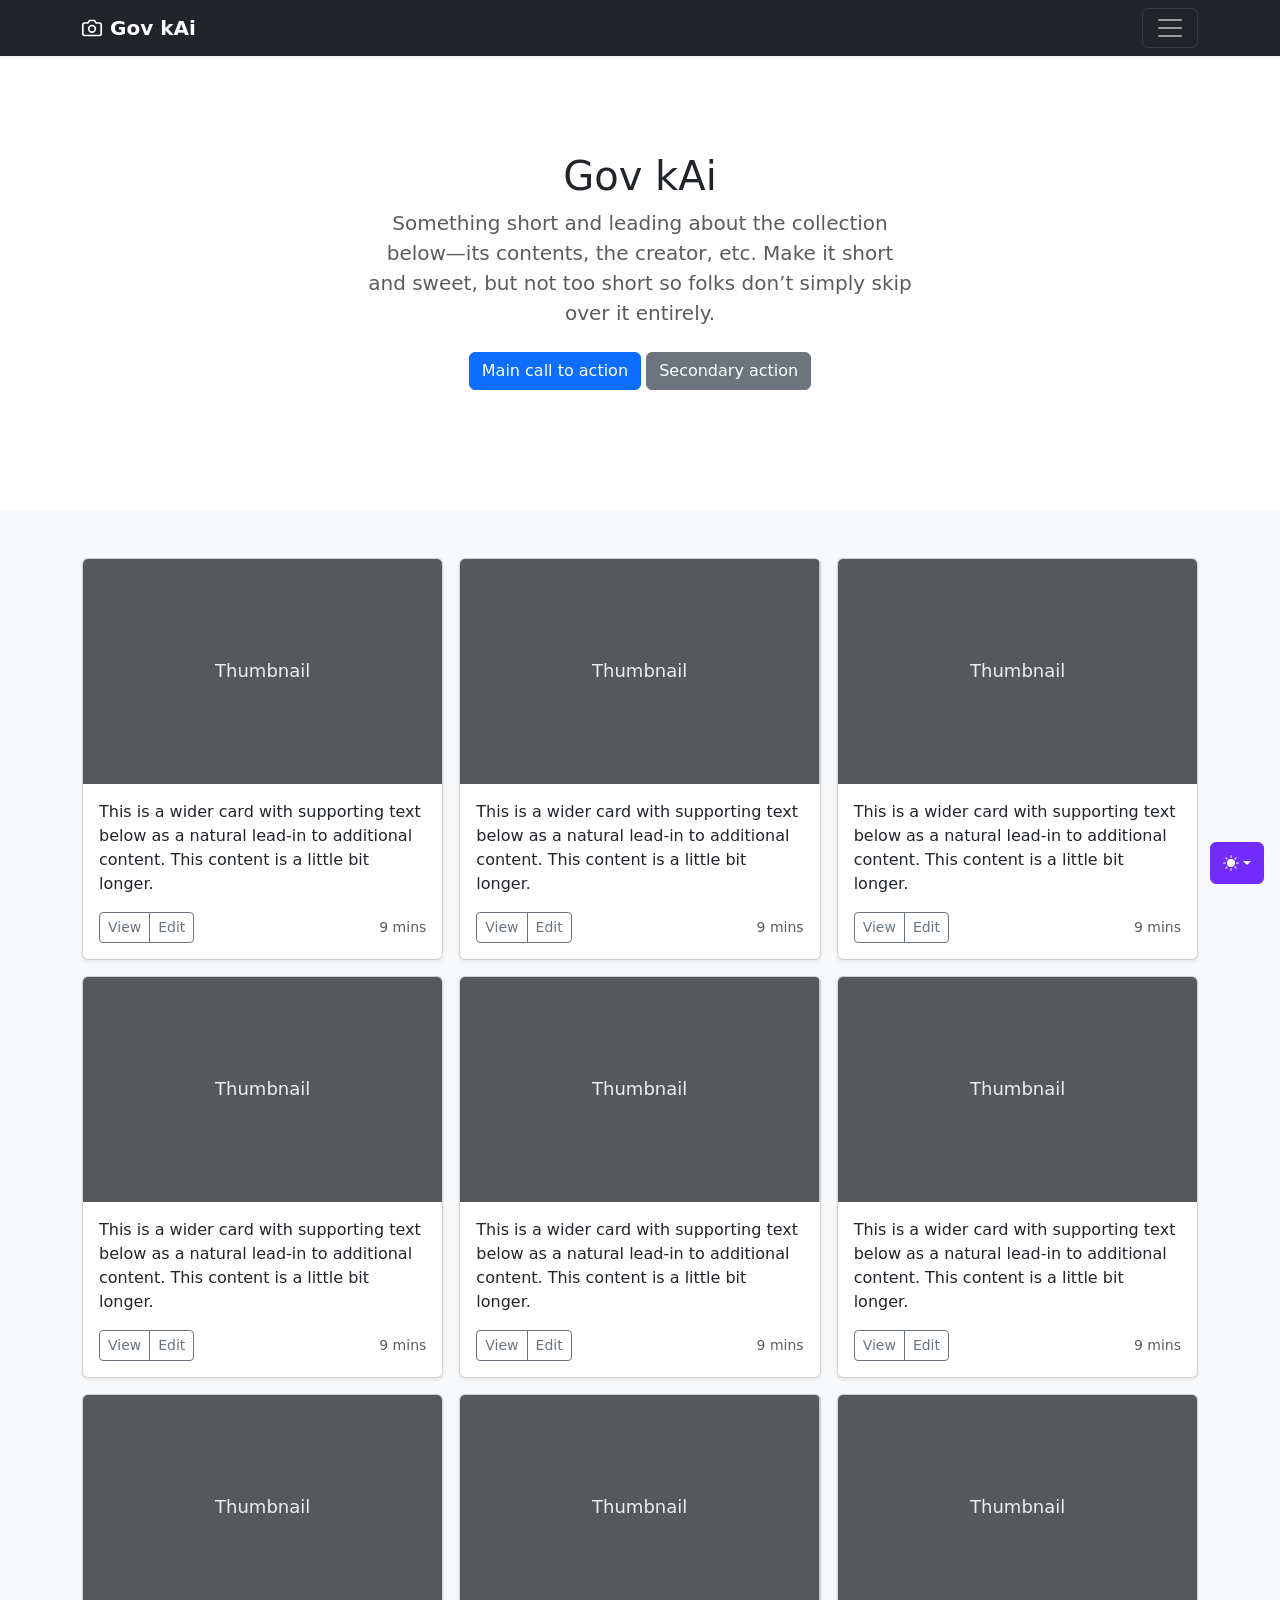
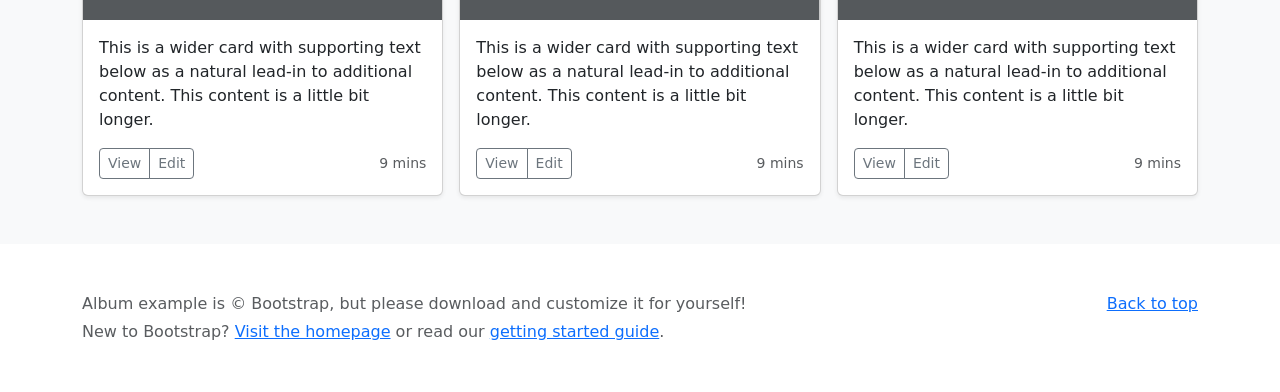
==== index.html @ 9f481132 "inicio" ====
<!doctype html>
<html lang="en" data-bs-theme="auto">
  <head>
    <meta charset="utf-8" />
    <meta name="viewport" content="width=device-width, initial-scale=1" />
    <meta name="description" content="" />
    <meta
      name="author"
      content="Mark Otto, Jacob Thornton, and Bootstrap contributors"
    />
    <meta name="generator" content="Astro v5.13.2" />
    <title>Album example · Bootstrap v5.3</title>
    <link
      rel="canonical"
      href="https://getbootstrap.com/docs/5.3/examples/album/"
    />
    <script src="assets/js/color-modes.js"></script>
    <link href="assets/dist/css/bootstrap.min.css" rel="stylesheet" />
    <meta name="theme-color" content="#712cf9" />
    <style>
      .bd-placeholder-img {
        font-size: 1.125rem;
        text-anchor: middle;
        -webkit-user-select: none;
        -moz-user-select: none;
        user-select: none;
      }
      @media (min-width: 768px) {
        .bd-placeholder-img-lg {
          font-size: 3.5rem;
        }
      }
      .b-example-divider {
        width: 100%;
        height: 3rem;
        background-color: #0000001a;
        border: solid rgba(0, 0, 0, 0.15);
        border-width: 1px 0;
        box-shadow:
          inset 0 0.5em 1.5em #0000001a,
          inset 0 0.125em 0.5em #00000026;
      }
      .b-example-vr {
        flex-shrink: 0;
        width: 1.5rem;
        height: 100vh;
      }
      .bi {
        vertical-align: -0.125em;
        fill: currentColor;
      }
      .nav-scroller {
        position: relative;
        z-index: 2;
        height: 2.75rem;
        overflow-y: hidden;
      }
      .nav-scroller .nav {
        display: flex;
        flex-wrap: nowrap;
        padding-bottom: 1rem;
        margin-top: -1px;
        overflow-x: auto;
        text-align: center;
        white-space: nowrap;
        -webkit-overflow-scrolling: touch;
      }
      .btn-bd-primary {
        --bd-violet-bg: #712cf9;
        --bd-violet-rgb: 112.520718, 44.062154, 249.437846;
        --bs-btn-font-weight: 600;
        --bs-btn-color: var(--bs-white);
        --bs-btn-bg: var(--bd-violet-bg);
        --bs-btn-border-color: var(--bd-violet-bg);
        --bs-btn-hover-color: var(--bs-white);
        --bs-btn-hover-bg: #6528e0;
        --bs-btn-hover-border-color: #6528e0;
        --bs-btn-focus-shadow-rgb: var(--bd-violet-rgb);
        --bs-btn-active-color: var(--bs-btn-hover-color);
        --bs-btn-active-bg: #5a23c8;
        --bs-btn-active-border-color: #5a23c8;
      }
      .bd-mode-toggle {
        z-index: 1500;
      }
      .bd-mode-toggle .bi {
        width: 1em;
        height: 1em;
      }
      .bd-mode-toggle .dropdown-menu .active .bi {
        display: block !important;
      }
    </style>
  </head>
  <body>
    <svg xmlns="http://www.w3.org/2000/svg" class="d-none">
      <symbol id="check2" viewBox="0 0 16 16">
        <path
          d="M13.854 3.646a.5.5 0 0 1 0 .708l-7 7a.5.5 0 0 1-.708 0l-3.5-3.5a.5.5 0 1 1 .708-.708L6.5 10.293l6.646-6.647a.5.5 0 0 1 .708 0z"
        ></path>
      </symbol>
      <symbol id="circle-half" viewBox="0 0 16 16">
        <path
          d="M8 15A7 7 0 1 0 8 1v14zm0 1A8 8 0 1 1 8 0a8 8 0 0 1 0 16z"
        ></path>
      </symbol>
      <symbol id="moon-stars-fill" viewBox="0 0 16 16">
        <path
          d="M6 .278a.768.768 0 0 1 .08.858 7.208 7.208 0 0 0-.878 3.46c0 4.021 3.278 7.277 7.318 7.277.527 0 1.04-.055 1.533-.16a.787.787 0 0 1 .81.316.733.733 0 0 1-.031.893A8.349 8.349 0 0 1 8.344 16C3.734 16 0 12.286 0 7.71 0 4.266 2.114 1.312 5.124.06A.752.752 0 0 1 6 .278z"
        ></path>
        <path
          d="M10.794 3.148a.217.217 0 0 1 .412 0l.387 1.162c.173.518.579.924 1.097 1.097l1.162.387a.217.217 0 0 1 0 .412l-1.162.387a1.734 1.734 0 0 0-1.097 1.097l-.387 1.162a.217.217 0 0 1-.412 0l-.387-1.162A1.734 1.734 0 0 0 9.31 6.593l-1.162-.387a.217.217 0 0 1 0-.412l1.162-.387a1.734 1.734 0 0 0 1.097-1.097l.387-1.162zM13.863.099a.145.145 0 0 1 .274 0l.258.774c.115.346.386.617.732.732l.774.258a.145.145 0 0 1 0 .274l-.774.258a1.156 1.156 0 0 0-.732.732l-.258.774a.145.145 0 0 1-.274 0l-.258-.774a1.156 1.156 0 0 0-.732-.732l-.774-.258a.145.145 0 0 1 0-.274l.774-.258c.346-.115.617-.386.732-.732L13.863.1z"
        ></path>
      </symbol>
      <symbol id="sun-fill" viewBox="0 0 16 16">
        <path
          d="M8 12a4 4 0 1 0 0-8 4 4 0 0 0 0 8zM8 0a.5.5 0 0 1 .5.5v2a.5.5 0 0 1-1 0v-2A.5.5 0 0 1 8 0zm0 13a.5.5 0 0 1 .5.5v2a.5.5 0 0 1-1 0v-2A.5.5 0 0 1 8 13zm8-5a.5.5 0 0 1-.5.5h-2a.5.5 0 0 1 0-1h2a.5.5 0 0 1 .5.5zM3 8a.5.5 0 0 1-.5.5h-2a.5.5 0 0 1 0-1h2A.5.5 0 0 1 3 8zm10.657-5.657a.5.5 0 0 1 0 .707l-1.414 1.415a.5.5 0 1 1-.707-.708l1.414-1.414a.5.5 0 0 1 .707 0zm-9.193 9.193a.5.5 0 0 1 0 .707L3.05 13.657a.5.5 0 0 1-.707-.707l1.414-1.414a.5.5 0 0 1 .707 0zm9.193 2.121a.5.5 0 0 1-.707 0l-1.414-1.414a.5.5 0 0 1 .707-.707l1.414 1.414a.5.5 0 0 1 0 .707zM4.464 4.465a.5.5 0 0 1-.707 0L2.343 3.05a.5.5 0 1 1 .707-.707l1.414 1.414a.5.5 0 0 1 0 .708z"
        ></path>
      </symbol>
    </svg>
    <div
      class="dropdown position-fixed bottom-0 end-0 mb-3 me-3 bd-mode-toggle"
    >
      <button
        class="btn btn-bd-primary py-2 dropdown-toggle d-flex align-items-center"
        id="bd-theme"
        type="button"
        aria-expanded="false"
        data-bs-toggle="dropdown"
        aria-label="Toggle theme (auto)"
      >
        <svg class="bi my-1 theme-icon-active" aria-hidden="true">
          <use href="#circle-half"></use>
        </svg>
        <span class="visually-hidden" id="bd-theme-text">Toggle theme</span>
      </button>
      <ul
        class="dropdown-menu dropdown-menu-end shadow"
        aria-labelledby="bd-theme-text"
      >
        <li>
          <button
            type="button"
            class="dropdown-item d-flex align-items-center"
            data-bs-theme-value="light"
            aria-pressed="false"
          >
            <svg class="bi me-2 opacity-50" aria-hidden="true">
              <use href="#sun-fill"></use>
            </svg>
            Light
            <svg class="bi ms-auto d-none" aria-hidden="true">
              <use href="#check2"></use>
            </svg>
          </button>
        </li>
        <li>
          <button
            type="button"
            class="dropdown-item d-flex align-items-center"
            data-bs-theme-value="dark"
            aria-pressed="false"
          >
            <svg class="bi me-2 opacity-50" aria-hidden="true">
              <use href="#moon-stars-fill"></use>
            </svg>
            Dark
            <svg class="bi ms-auto d-none" aria-hidden="true">
              <use href="#check2"></use>
            </svg>
          </button>
        </li>
        <li>
          <button
            type="button"
            class="dropdown-item d-flex align-items-center active"
            data-bs-theme-value="auto"
            aria-pressed="true"
          >
            <svg class="bi me-2 opacity-50" aria-hidden="true">
              <use href="#circle-half"></use>
            </svg>
            Auto
            <svg class="bi ms-auto d-none" aria-hidden="true">
              <use href="#check2"></use>
            </svg>
          </button>
        </li>
      </ul>
    </div>
    <header data-bs-theme="dark">
      <div class="collapse text-bg-dark" id="navbarHeader">
        <div class="container">
          <div class="row">
            <div class="col-sm-8 col-md-7 py-4">
              <h4>About</h4>
              <p class="text-body-secondary">
                Add some information about the album below, the author, or any
                other background context. Make it a few sentences long so folks
                can pick up some informative tidbits. Then, link them off to
                some social networking sites or contact information.
              </p>
            </div>
            <div class="col-sm-4 offset-md-1 py-4">
              <h4>Contact</h4>
              <ul class="list-unstyled">
                <li><a href="#" class="text-white">Follow on X</a></li>
                <li><a href="#" class="text-white">Like on Facebook</a></li>
                <li><a href="#" class="text-white">Email me</a></li>
              </ul>
            </div>
          </div>
        </div>
      </div>
      <div class="navbar navbar-dark bg-dark shadow-sm">
        <div class="container">
          <a href="#" class="navbar-brand d-flex align-items-center">
            <svg
              xmlns="http://www.w3.org/2000/svg"
              width="20"
              height="20"
              fill="none"
              stroke="currentColor"
              stroke-linecap="round"
              stroke-linejoin="round"
              stroke-width="2"
              aria-hidden="true"
              class="me-2"
              viewBox="0 0 24 24"
            >
              <path
                d="M23 19a2 2 0 0 1-2 2H3a2 2 0 0 1-2-2V8a2 2 0 0 1 2-2h4l2-3h6l2 3h4a2 2 0 0 1 2 2z"
              ></path>
              <circle cx="12" cy="13" r="4"></circle>
            </svg>
            <strong>Gov kAi</strong>
          </a>
          <button
            class="navbar-toggler"
            type="button"
            data-bs-toggle="collapse"
            data-bs-target="#navbarHeader"
            aria-controls="navbarHeader"
            aria-expanded="false"
            aria-label="Toggle navigation"
          >
            <span class="navbar-toggler-icon"></span>
          </button>
        </div>
      </div>
    </header>
    <main>
      <section class="py-5 text-center container">
        <div class="row py-lg-5">
          <div class="col-lg-6 col-md-8 mx-auto">
            <h1 class="fw-light">Gov kAi</h1>
            <p class="lead text-body-secondary">
              Something short and leading about the collection below—its
              contents, the creator, etc. Make it short and sweet, but not too
              short so folks don’t simply skip over it entirely.
            </p>
            <p>
              <a href="#" class="btn btn-primary my-2">Main call to action</a>
              <a href="#" class="btn btn-secondary my-2">Secondary action</a>
            </p>
          </div>
        </div>
      </section>
      <div class="album py-5 bg-body-tertiary">
        <div class="container">
          <div class="row row-cols-1 row-cols-sm-2 row-cols-md-3 g-3">
            <div class="col">
              <div class="card shadow-sm">
                <svg
                  aria-label="Placeholder: Thumbnail"
                  class="bd-placeholder-img card-img-top"
                  height="225"
                  preserveAspectRatio="xMidYMid slice"
                  role="img"
                  width="100%"
                  xmlns="http://www.w3.org/2000/svg"
                >
                  <title>Placeholder</title>
                  <rect width="100%" height="100%" fill="#55595c"></rect>
                  <text x="50%" y="50%" fill="#eceeef" dy=".3em">
                    Thumbnail
                  </text>
                </svg>
                <div class="card-body">
                  <p class="card-text">
                    This is a wider card with supporting text below as a natural
                    lead-in to additional content. This content is a little bit
                    longer.
                  </p>
                  <div
                    class="d-flex justify-content-between align-items-center"
                  >
                    <div class="btn-group">
                      <button
                        type="button"
                        class="btn btn-sm btn-outline-secondary"
                      >
                        View
                      </button>
                      <button
                        type="button"
                        class="btn btn-sm btn-outline-secondary"
                      >
                        Edit
                      </button>
                    </div>
                    <small class="text-body-secondary">9 mins</small>
                  </div>
                </div>
              </div>
            </div>
            <div class="col">
              <div class="card shadow-sm">
                <svg
                  aria-label="Placeholder: Thumbnail"
                  class="bd-placeholder-img card-img-top"
                  height="225"
                  preserveAspectRatio="xMidYMid slice"
                  role="img"
                  width="100%"
                  xmlns="http://www.w3.org/2000/svg"
                >
                  <title>Placeholder</title>
                  <rect width="100%" height="100%" fill="#55595c"></rect>
                  <text x="50%" y="50%" fill="#eceeef" dy=".3em">
                    Thumbnail
                  </text>
                </svg>
                <div class="card-body">
                  <p class="card-text">
                    This is a wider card with supporting text below as a natural
                    lead-in to additional content. This content is a little bit
                    longer.
                  </p>
                  <div
                    class="d-flex justify-content-between align-items-center"
                  >
                    <div class="btn-group">
                      <button
                        type="button"
                        class="btn btn-sm btn-outline-secondary"
                      >
                        View
                      </button>
                      <button
                        type="button"
                        class="btn btn-sm btn-outline-secondary"
                      >
                        Edit
                      </button>
                    </div>
                    <small class="text-body-secondary">9 mins</small>
                  </div>
                </div>
              </div>
            </div>
            <div class="col">
              <div class="card shadow-sm">
                <svg
                  aria-label="Placeholder: Thumbnail"
                  class="bd-placeholder-img card-img-top"
                  height="225"
                  preserveAspectRatio="xMidYMid slice"
                  role="img"
                  width="100%"
                  xmlns="http://www.w3.org/2000/svg"
                >
                  <title>Placeholder</title>
                  <rect width="100%" height="100%" fill="#55595c"></rect>
                  <text x="50%" y="50%" fill="#eceeef" dy=".3em">
                    Thumbnail
                  </text>
                </svg>
                <div class="card-body">
                  <p class="card-text">
                    This is a wider card with supporting text below as a natural
                    lead-in to additional content. This content is a little bit
                    longer.
                  </p>
                  <div
                    class="d-flex justify-content-between align-items-center"
                  >
                    <div class="btn-group">
                      <button
                        type="button"
                        class="btn btn-sm btn-outline-secondary"
                      >
                        View
                      </button>
                      <button
                        type="button"
                        class="btn btn-sm btn-outline-secondary"
                      >
                        Edit
                      </button>
                    </div>
                    <small class="text-body-secondary">9 mins</small>
                  </div>
                </div>
              </div>
            </div>
            <div class="col">
              <div class="card shadow-sm">
                <svg
                  aria-label="Placeholder: Thumbnail"
                  class="bd-placeholder-img card-img-top"
                  height="225"
                  preserveAspectRatio="xMidYMid slice"
                  role="img"
                  width="100%"
                  xmlns="http://www.w3.org/2000/svg"
                >
                  <title>Placeholder</title>
                  <rect width="100%" height="100%" fill="#55595c"></rect>
                  <text x="50%" y="50%" fill="#eceeef" dy=".3em">
                    Thumbnail
                  </text>
                </svg>
                <div class="card-body">
                  <p class="card-text">
                    This is a wider card with supporting text below as a natural
                    lead-in to additional content. This content is a little bit
                    longer.
                  </p>
                  <div
                    class="d-flex justify-content-between align-items-center"
                  >
                    <div class="btn-group">
                      <button
                        type="button"
                        class="btn btn-sm btn-outline-secondary"
                      >
                        View
                      </button>
                      <button
                        type="button"
                        class="btn btn-sm btn-outline-secondary"
                      >
                        Edit
                      </button>
                    </div>
                    <small class="text-body-secondary">9 mins</small>
                  </div>
                </div>
              </div>
            </div>
            <div class="col">
              <div class="card shadow-sm">
                <svg
                  aria-label="Placeholder: Thumbnail"
                  class="bd-placeholder-img card-img-top"
                  height="225"
                  preserveAspectRatio="xMidYMid slice"
                  role="img"
                  width="100%"
                  xmlns="http://www.w3.org/2000/svg"
                >
                  <title>Placeholder</title>
                  <rect width="100%" height="100%" fill="#55595c"></rect>
                  <text x="50%" y="50%" fill="#eceeef" dy=".3em">
                    Thumbnail
                  </text>
                </svg>
                <div class="card-body">
                  <p class="card-text">
                    This is a wider card with supporting text below as a natural
                    lead-in to additional content. This content is a little bit
                    longer.
                  </p>
                  <div
                    class="d-flex justify-content-between align-items-center"
                  >
                    <div class="btn-group">
                      <button
                        type="button"
                        class="btn btn-sm btn-outline-secondary"
                      >
                        View
                      </button>
                      <button
                        type="button"
                        class="btn btn-sm btn-outline-secondary"
                      >
                        Edit
                      </button>
                    </div>
                    <small class="text-body-secondary">9 mins</small>
                  </div>
                </div>
              </div>
            </div>
            <div class="col">
              <div class="card shadow-sm">
                <svg
                  aria-label="Placeholder: Thumbnail"
                  class="bd-placeholder-img card-img-top"
                  height="225"
                  preserveAspectRatio="xMidYMid slice"
                  role="img"
                  width="100%"
                  xmlns="http://www.w3.org/2000/svg"
                >
                  <title>Placeholder</title>
                  <rect width="100%" height="100%" fill="#55595c"></rect>
                  <text x="50%" y="50%" fill="#eceeef" dy=".3em">
                    Thumbnail
                  </text>
                </svg>
                <div class="card-body">
                  <p class="card-text">
                    This is a wider card with supporting text below as a natural
                    lead-in to additional content. This content is a little bit
                    longer.
                  </p>
                  <div
                    class="d-flex justify-content-between align-items-center"
                  >
                    <div class="btn-group">
                      <button
                        type="button"
                        class="btn btn-sm btn-outline-secondary"
                      >
                        View
                      </button>
                      <button
                        type="button"
                        class="btn btn-sm btn-outline-secondary"
                      >
                        Edit
                      </button>
                    </div>
                    <small class="text-body-secondary">9 mins</small>
                  </div>
                </div>
              </div>
            </div>
            <div class="col">
              <div class="card shadow-sm">
                <svg
                  aria-label="Placeholder: Thumbnail"
                  class="bd-placeholder-img card-img-top"
                  height="225"
                  preserveAspectRatio="xMidYMid slice"
                  role="img"
                  width="100%"
                  xmlns="http://www.w3.org/2000/svg"
                >
                  <title>Placeholder</title>
                  <rect width="100%" height="100%" fill="#55595c"></rect>
                  <text x="50%" y="50%" fill="#eceeef" dy=".3em">
                    Thumbnail
                  </text>
                </svg>
                <div class="card-body">
                  <p class="card-text">
                    This is a wider card with supporting text below as a natural
                    lead-in to additional content. This content is a little bit
                    longer.
                  </p>
                  <div
                    class="d-flex justify-content-between align-items-center"
                  >
                    <div class="btn-group">
                      <button
                        type="button"
                        class="btn btn-sm btn-outline-secondary"
                      >
                        View
                      </button>
                      <button
                        type="button"
                        class="btn btn-sm btn-outline-secondary"
                      >
                        Edit
                      </button>
                    </div>
                    <small class="text-body-secondary">9 mins</small>
                  </div>
                </div>
              </div>
            </div>
            <div class="col">
              <div class="card shadow-sm">
                <svg
                  aria-label="Placeholder: Thumbnail"
                  class="bd-placeholder-img card-img-top"
                  height="225"
                  preserveAspectRatio="xMidYMid slice"
                  role="img"
                  width="100%"
                  xmlns="http://www.w3.org/2000/svg"
                >
                  <title>Placeholder</title>
                  <rect width="100%" height="100%" fill="#55595c"></rect>
                  <text x="50%" y="50%" fill="#eceeef" dy=".3em">
                    Thumbnail
                  </text>
                </svg>
                <div class="card-body">
                  <p class="card-text">
                    This is a wider card with supporting text below as a natural
                    lead-in to additional content. This content is a little bit
                    longer.
                  </p>
                  <div
                    class="d-flex justify-content-between align-items-center"
                  >
                    <div class="btn-group">
                      <button
                        type="button"
                        class="btn btn-sm btn-outline-secondary"
                      >
                        View
                      </button>
                      <button
                        type="button"
                        class="btn btn-sm btn-outline-secondary"
                      >
                        Edit
                      </button>
                    </div>
                    <small class="text-body-secondary">9 mins</small>
                  </div>
                </div>
              </div>
            </div>
            <div class="col">
              <div class="card shadow-sm">
                <svg
                  aria-label="Placeholder: Thumbnail"
                  class="bd-placeholder-img card-img-top"
                  height="225"
                  preserveAspectRatio="xMidYMid slice"
                  role="img"
                  width="100%"
                  xmlns="http://www.w3.org/2000/svg"
                >
                  <title>Placeholder</title>
                  <rect width="100%" height="100%" fill="#55595c"></rect>
                  <text x="50%" y="50%" fill="#eceeef" dy=".3em">
                    Thumbnail
                  </text>
                </svg>
                <div class="card-body">
                  <p class="card-text">
                    This is a wider card with supporting text below as a natural
                    lead-in to additional content. This content is a little bit
                    longer.
                  </p>
                  <div
                    class="d-flex justify-content-between align-items-center"
                  >
                    <div class="btn-group">
                      <button
                        type="button"
                        class="btn btn-sm btn-outline-secondary"
                      >
                        View
                      </button>
                      <button
                        type="button"
                        class="btn btn-sm btn-outline-secondary"
                      >
                        Edit
                      </button>
                    </div>
                    <small class="text-body-secondary">9 mins</small>
                  </div>
                </div>
              </div>
            </div>
          </div>
        </div>
      </div>
    </main>
    <footer class="text-body-secondary py-5">
      <div class="container">
        <p class="float-end mb-1"><a href="#">Back to top</a></p>
        <p class="mb-1">
          Album example is &copy; Bootstrap, but please download and customize
          it for yourself!
        </p>
        <p class="mb-0">
          New to Bootstrap? <a href="/">Visit the homepage</a> or read our
          <a href="../getting-started/introduction">getting started guide</a>.
        </p>
      </div>
    </footer>
    <script
      src="assets/dist/js/bootstrap.bundle.min.js"
      class="astro-vvvwv3sm"
    ></script>
  </body>
</html>
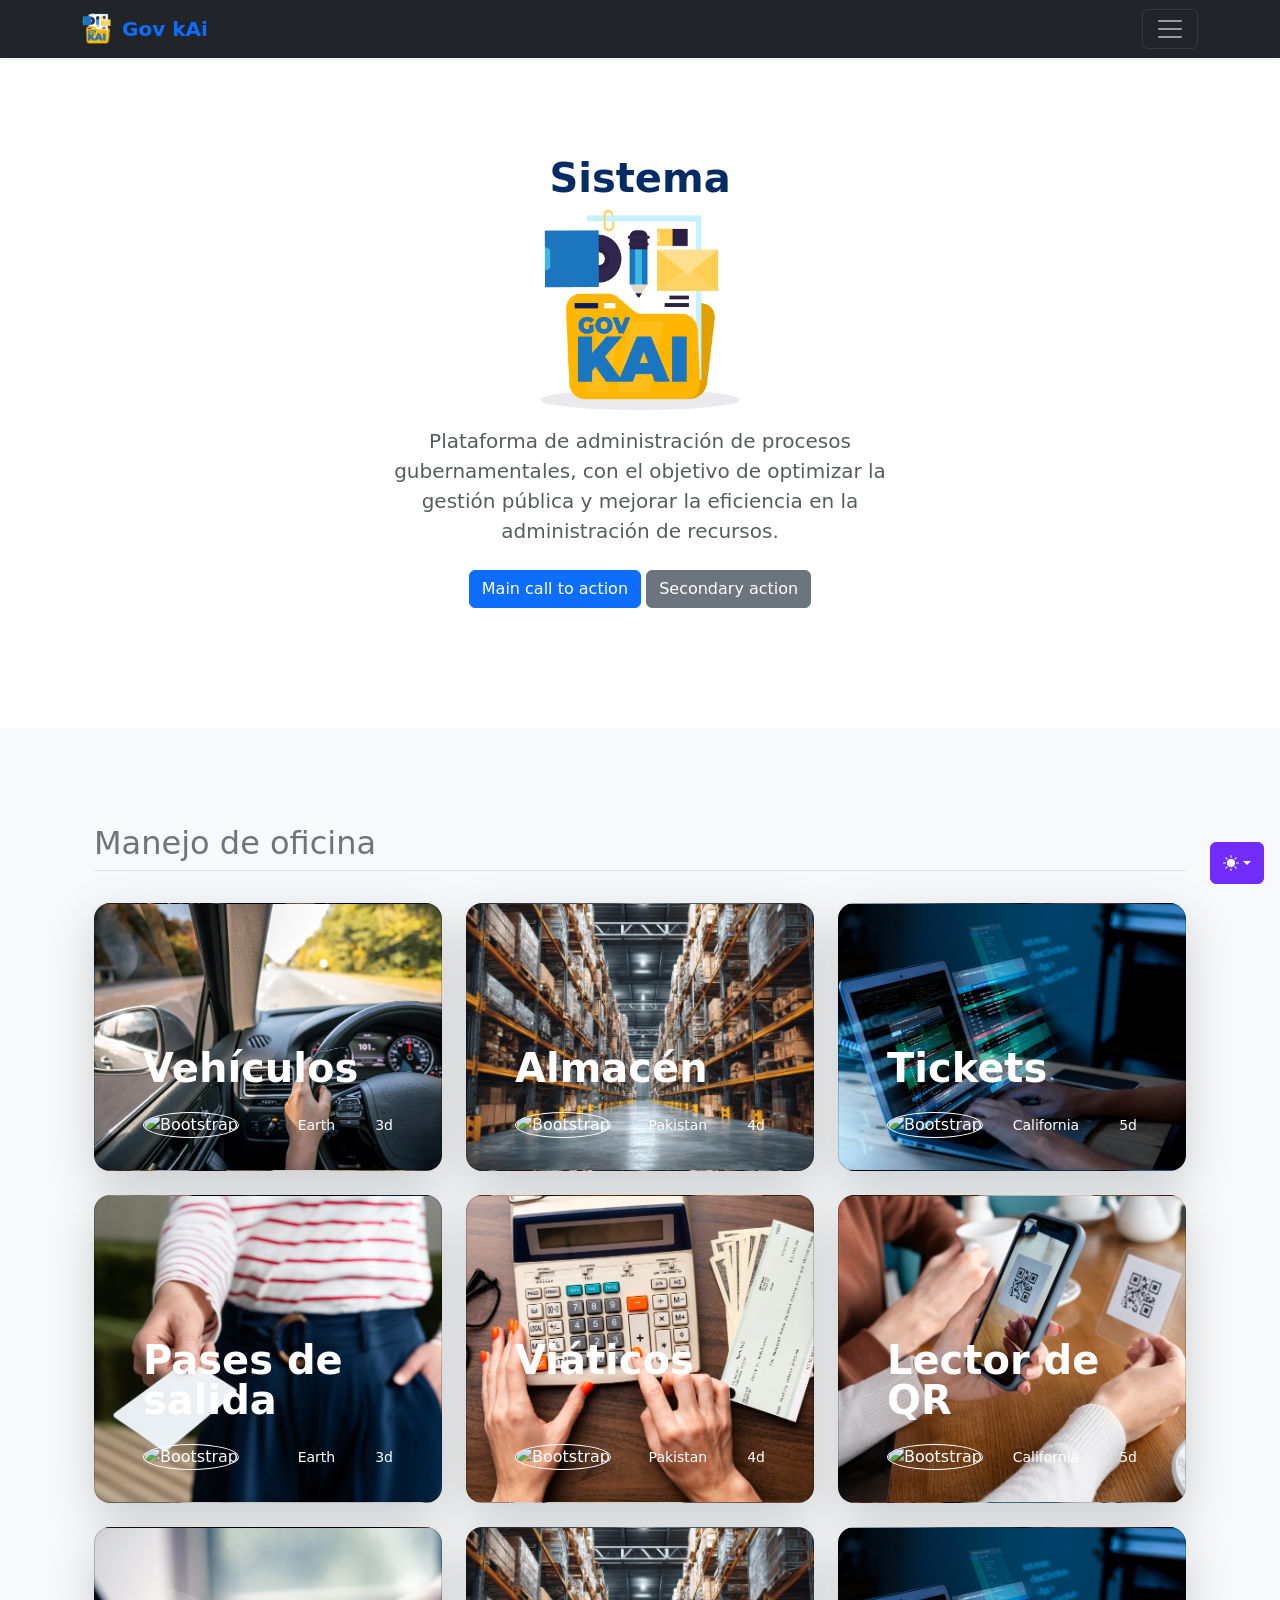
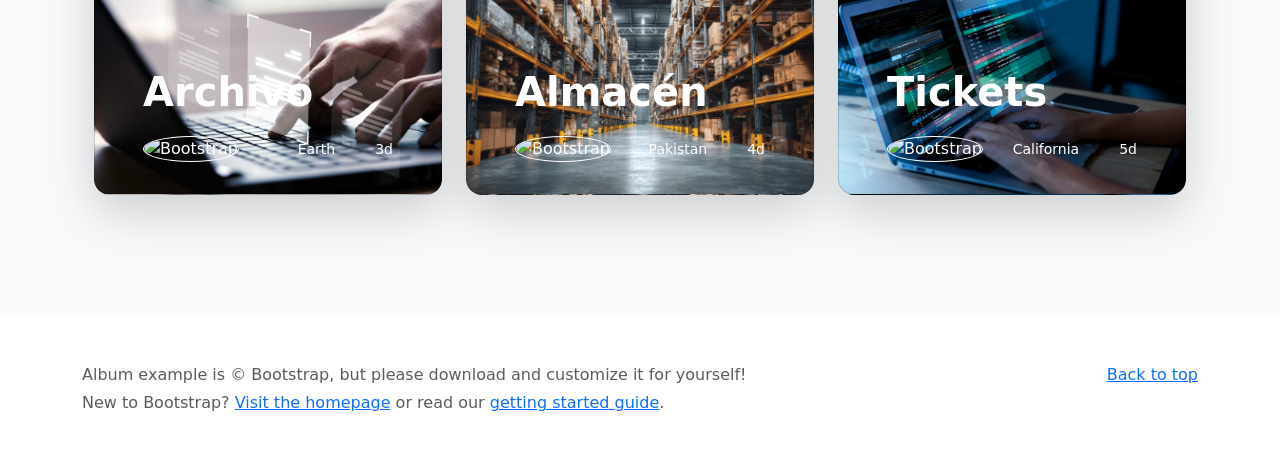
==== commit 1a4956d4: "cards de front" ====
--- a/index.html
+++ b/index.html
@@ -215,25 +215,8 @@
       <div class="navbar navbar-dark bg-dark shadow-sm">
         <div class="container">
           <a href="#" class="navbar-brand d-flex align-items-center">
-            <svg
-              xmlns="http://www.w3.org/2000/svg"
-              width="20"
-              height="20"
-              fill="none"
-              stroke="currentColor"
-              stroke-linecap="round"
-              stroke-linejoin="round"
-              stroke-width="2"
-              aria-hidden="true"
-              class="me-2"
-              viewBox="0 0 24 24"
-            >
-              <path
-                d="M23 19a2 2 0 0 1-2 2H3a2 2 0 0 1-2-2V8a2 2 0 0 1 2-2h4l2-3h6l2 3h4a2 2 0 0 1 2 2z"
-              ></path>
-              <circle cx="12" cy="13" r="4"></circle>
-            </svg>
-            <strong>Gov kAi</strong>
+            <img src="img/logo_gov.png" alt="Gov kAi" width="32" height="32" class="me-2">
+            <strong class="text-primary">Gov kAi</strong>
           </a>
           <button
             class="navbar-toggler"
@@ -250,14 +233,15 @@
       </div>
     </header>
     <main>
-      <section class="py-5 text-center container">
+      <section class="py-5 text-center container" style="background-image: url(); background-size: cover; background-position: center;">
         <div class="row py-lg-5">
           <div class="col-lg-6 col-md-8 mx-auto">
-            <h1 class="fw-light">Gov kAi</h1>
+            <h1 class="fw-bold text-primary-emphasis">Sistema</h1>
             <p class="lead text-body-secondary">
-              Something short and leading about the collection below—its
-              contents, the creator, etc. Make it short and sweet, but not too
-              short so folks don’t simply skip over it entirely.
+              <img src="img/logo_gov.png" alt="Gov kAi" width="200" height="200">
+            </p>
+            <p class="lead text-body-secondary">
+              Plataforma de administración de procesos gubernamentales, con el objetivo de optimizar la gestión pública y mejorar la eficiencia en la administración de recursos.
             </p>
             <p>
               <a href="#" class="btn btn-primary my-2">Main call to action</a>
@@ -267,8 +251,497 @@
         </div>
       </section>
       <div class="album py-5 bg-body-tertiary">
-        <div class="container">
+       
+       <!-- inicia cards -->
+        <div class="container px-4 py-5" id="custom-cards">
+        <h2 class="pb-2 border-bottom text-secondary">Manejo de oficina</h2>
+        <div class="row row-cols-1 row-cols-lg-3 align-items-stretch g-4 py-4">
+          <div class="col">
+            <div
+              class="card card-cover h-100 overflow-hidden text-bg-dark rounded-4 shadow-lg"
+              style="background-image: url(img/vehiculo.jpg); background-size: cover; background-position: center;"
+            >
+              <div
+                class="d-flex flex-column h-100 p-5 pb-3 text-white text-shadow-1"
+              >
+                <h3 class="pt-5 mt-5 mb-4 display-6 lh-1 fw-bold">
+                  Vehículos
+                </h3>
+                <ul class="d-flex list-unstyled mt-auto">
+                  <li class="me-auto">
+                    <img
+                      src="https://github.com/twbs.png"
+                      alt="Bootstrap"
+                      width="32"
+                      height="32"
+                      class="rounded-circle border border-white"
+                    />
+                  </li>
+                  <li class="d-flex align-items-center me-3">
+                    <svg
+                      class="bi me-2"
+                      width="1em"
+                      height="1em"
+                      role="img"
+                      aria-label="Location"
+                    >
+                      <use xlink:href="#geo-fill"></use>
+                    </svg>
+                    <small>Earth</small>
+                  </li>
+                  <li class="d-flex align-items-center">
+                    <svg
+                      class="bi me-2"
+                      width="1em"
+                      height="1em"
+                      role="img"
+                      aria-label="Duration"
+                    >
+                      <use xlink:href="#calendar3"></use>
+                    </svg>
+                    <small>3d</small>
+                  </li>
+                </ul>
+              </div>
+            </div>
+          </div>
+          <div class="col">
+            <div
+              class="card card-cover h-100 overflow-hidden text-bg-dark rounded-4 shadow-lg"
+              style="background-image: url(img/almacen.jpg); background-size: cover; background-position: center;"
+            >
+              <div
+                class="d-flex flex-column h-100 p-5 pb-3 text-white text-shadow-1"
+              >
+                <h3 class="pt-5 mt-5 mb-4 display-6 lh-1 fw-bold">
+                  Almacén
+                </h3>
+                <ul class="d-flex list-unstyled mt-auto">
+                  <li class="me-auto">
+                    <img
+                      src="https://github.com/twbs.png"
+                      alt="Bootstrap"
+                      width="32"
+                      height="32"
+                      class="rounded-circle border border-white"
+                    />
+                  </li>
+                  <li class="d-flex align-items-center me-3">
+                    <svg
+                      class="bi me-2"
+                      width="1em"
+                      height="1em"
+                      role="img"
+                      aria-label="Location"
+                    >
+                      <use xlink:href="#geo-fill"></use>
+                    </svg>
+                    <small>Pakistan</small>
+                  </li>
+                  <li class="d-flex align-items-center">
+                    <svg
+                      class="bi me-2"
+                      width="1em"
+                      height="1em"
+                      role="img"
+                      aria-label="Duration"
+                    >
+                      <use xlink:href="#calendar3"></use>
+                    </svg>
+                    <small>4d</small>
+                  </li>
+                </ul>
+              </div>
+            </div>
+          </div>
+          <div class="col">
+            <div
+              class="card card-cover h-100 overflow-hidden text-bg-dark rounded-4 shadow-lg"
+              style="background-image: url(img/tickets.jpg); background-size: cover; background-position: center;"
+            >
+              <div class="d-flex flex-column h-100 p-5 pb-3 text-shadow-1">
+                <h3 class="pt-5 mt-5 mb-4 display-6 lh-1 fw-bold">
+                  Tickets
+                </h3>
+                <ul class="d-flex list-unstyled mt-auto">
+                  <li class="me-auto">
+                    <img
+                      src="https://github.com/twbs.png"
+                      alt="Bootstrap"
+                      width="32"
+                      height="32"
+                      class="rounded-circle border border-white"
+                    />
+                  </li>
+                  <li class="d-flex align-items-center me-3">
+                    <svg
+                      class="bi me-2"
+                      width="1em"
+                      height="1em"
+                      role="img"
+                      aria-label="Location"
+                    >
+                      <use xlink:href="#geo-fill"></use>
+                    </svg>
+                    <small>California</small>
+                  </li>
+                  <li class="d-flex align-items-center">
+                    <svg
+                      class="bi me-2"
+                      width="1em"
+                      height="1em"
+                      role="img"
+                      aria-label="Duration"
+                    >
+                      <use xlink:href="#calendar3"></use>
+                    </svg>
+                    <small>5d</small>
+                  </li>
+                </ul>
+              </div>
+            </div>
+          </div>
+          <div class="col">
+            <div
+              class="card card-cover h-100 overflow-hidden text-bg-dark rounded-4 shadow-lg"
+              style="background-image: url(img/pase_salida.jpg); background-size: cover; background-position: center;"
+            >
+              <div
+                class="d-flex flex-column h-100 p-5 pb-3 text-white text-shadow-1"
+              >
+                <h3 class="pt-5 mt-5 mb-4 display-6 lh-1 fw-bold">
+                  Pases de salida
+                </h3>
+                <ul class="d-flex list-unstyled mt-auto">
+                  <li class="me-auto">
+                    <img
+                      src="https://github.com/twbs.png"
+                      alt="Bootstrap"
+                      width="32"
+                      height="32"
+                      class="rounded-circle border border-white"
+                    />
+                  </li>
+                  <li class="d-flex align-items-center me-3">
+                    <svg
+                      class="bi me-2"
+                      width="1em"
+                      height="1em"
+                      role="img"
+                      aria-label="Location"
+                    >
+                      <use xlink:href="#geo-fill"></use>
+                    </svg>
+                    <small>Earth</small>
+                  </li>
+                  <li class="d-flex align-items-center">
+                    <svg
+                      class="bi me-2"
+                      width="1em"
+                      height="1em"
+                      role="img"
+                      aria-label="Duration"
+                    >
+                      <use xlink:href="#calendar3"></use>
+                    </svg>
+                    <small>3d</small>
+                  </li>
+                </ul>
+              </div>
+            </div>
+          </div>
+          <div class="col">
+            <div
+              class="card card-cover h-100 overflow-hidden text-bg-dark rounded-4 shadow-lg"
+              style="background-image: url(img/viaticos.jpg); background-size: cover; background-position: center;"
+            >
+              <div
+                class="d-flex flex-column h-100 p-5 pb-3 text-white text-shadow-1"
+              >
+                <h3 class="pt-5 mt-5 mb-4 display-6 lh-1 fw-bold">
+                  Viáticos
+                </h3>
+                <ul class="d-flex list-unstyled mt-auto">
+                  <li class="me-auto">
+                    <img
+                      src="https://github.com/twbs.png"
+                      alt="Bootstrap"
+                      width="32"
+                      height="32"
+                      class="rounded-circle border border-white"
+                    />
+                  </li>
+                  <li class="d-flex align-items-center me-3">
+                    <svg
+                      class="bi me-2"
+                      width="1em"
+                      height="1em"
+                      role="img"
+                      aria-label="Location"
+                    >
+                      <use xlink:href="#geo-fill"></use>
+                    </svg>
+                    <small>Pakistan</small>
+                  </li>
+                  <li class="d-flex align-items-center">
+                    <svg
+                      class="bi me-2"
+                      width="1em"
+                      height="1em"
+                      role="img"
+                      aria-label="Duration"
+                    >
+                      <use xlink:href="#calendar3"></use>
+                    </svg>
+                    <small>4d</small>
+                  </li>
+                </ul>
+              </div>
+            </div>
+          </div>
+          <div class="col">
+            <div
+              class="card card-cover h-100 overflow-hidden text-bg-dark rounded-4 shadow-lg"
+              style="background-image: url(img/qr.jpg); background-size: cover; background-position: center;"
+            >
+              <div class="d-flex flex-column h-100 p-5 pb-3 text-shadow-1">
+                <h3 class="pt-5 mt-5 mb-4 display-6 lh-1 fw-bold">
+                  Lector de QR
+                </h3>
+                <ul class="d-flex list-unstyled mt-auto">
+                  <li class="me-auto">
+                    <img
+                      src="https://github.com/twbs.png"
+                      alt="Bootstrap"
+                      width="32"
+                      height="32"
+                      class="rounded-circle border border-white"
+                    />
+                  </li>
+                  <li class="d-flex align-items-center me-3">
+                    <svg
+                      class="bi me-2"
+                      width="1em"
+                      height="1em"
+                      role="img"
+                      aria-label="Location"
+                    >
+                      <use xlink:href="#geo-fill"></use>
+                    </svg>
+                    <small>California</small>
+                  </li>
+                  <li class="d-flex align-items-center">
+                    <svg
+                      class="bi me-2"
+                      width="1em"
+                      height="1em"
+                      role="img"
+                      aria-label="Duration"
+                    >
+                      <use xlink:href="#calendar3"></use>
+                    </svg>
+                    <small>5d</small>
+                  </li>
+                </ul>
+              </div>
+            </div>
+          </div>
+          <div class="col">
+            <div
+              class="card card-cover h-100 overflow-hidden text-bg-dark rounded-4 shadow-lg"
+              style="background-image: url(img/archivo.jpg); background-size: cover; background-position: center;"
+            >
+              <div
+                class="d-flex flex-column h-100 p-5 pb-3 text-white text-shadow-1"
+              >
+                <h3 class="pt-5 mt-5 mb-4 display-6 lh-1 fw-bold">
+                  Archivo
+                </h3>
+                <ul class="d-flex list-unstyled mt-auto">
+                  <li class="me-auto">
+                    <img
+                      src="https://github.com/twbs.png"
+                      alt="Bootstrap"
+                      width="32"
+                      height="32"
+                      class="rounded-circle border border-white"
+                    />
+                  </li>
+                  <li class="d-flex align-items-center me-3">
+                    <svg
+                      class="bi me-2"
+                      width="1em"
+                      height="1em"
+                      role="img"
+                      aria-label="Location"
+                    >
+                      <use xlink:href="#geo-fill"></use>
+                    </svg>
+                    <small>Earth</small>
+                  </li>
+                  <li class="d-flex align-items-center">
+                    <svg
+                      class="bi me-2"
+                      width="1em"
+                      height="1em"
+                      role="img"
+                      aria-label="Duration"
+                    >
+                      <use xlink:href="#calendar3"></use>
+                    </svg>
+                    <small>3d</small>
+                  </li>
+                </ul>
+              </div>
+            </div>
+          </div>
+          <div class="col">
+            <div
+              class="card card-cover h-100 overflow-hidden text-bg-dark rounded-4 shadow-lg"
+              style="background-image: url(img/almacen.jpg); background-size: cover; background-position: center;"
+            >
+              <div
+                class="d-flex flex-column h-100 p-5 pb-3 text-white text-shadow-1"
+              >
+                <h3 class="pt-5 mt-5 mb-4 display-6 lh-1 fw-bold">
+                  Almacén
+                </h3>
+                <ul class="d-flex list-unstyled mt-auto">
+                  <li class="me-auto">
+                    <img
+                      src="https://github.com/twbs.png"
+                      alt="Bootstrap"
+                      width="32"
+                      height="32"
+                      class="rounded-circle border border-white"
+                    />
+                  </li>
+                  <li class="d-flex align-items-center me-3">
+                    <svg
+                      class="bi me-2"
+                      width="1em"
+                      height="1em"
+                      role="img"
+                      aria-label="Location"
+                    >
+                      <use xlink:href="#geo-fill"></use>
+                    </svg>
+                    <small>Pakistan</small>
+                  </li>
+                  <li class="d-flex align-items-center">
+                    <svg
+                      class="bi me-2"
+                      width="1em"
+                      height="1em"
+                      role="img"
+                      aria-label="Duration"
+                    >
+                      <use xlink:href="#calendar3"></use>
+                    </svg>
+                    <small>4d</small>
+                  </li>
+                </ul>
+              </div>
+            </div>
+          </div>
+          <div class="col">
+            <div
+              class="card card-cover h-100 overflow-hidden text-bg-dark rounded-4 shadow-lg"
+              style="background-image: url(img/tickets.jpg); background-size: cover; background-position: center;"
+            >
+              <div class="d-flex flex-column h-100 p-5 pb-3 text-shadow-1">
+                <h3 class="pt-5 mt-5 mb-4 display-6 lh-1 fw-bold">
+                  Tickets
+                </h3>
+                <ul class="d-flex list-unstyled mt-auto">
+                  <li class="me-auto">
+                    <img
+                      src="https://github.com/twbs.png"
+                      alt="Bootstrap"
+                      width="32"
+                      height="32"
+                      class="rounded-circle border border-white"
+                    />
+                  </li>
+                  <li class="d-flex align-items-center me-3">
+                    <svg
+                      class="bi me-2"
+                      width="1em"
+                      height="1em"
+                      role="img"
+                      aria-label="Location"
+                    >
+                      <use xlink:href="#geo-fill"></use>
+                    </svg>
+                    <small>California</small>
+                  </li>
+                  <li class="d-flex align-items-center">
+                    <svg
+                      class="bi me-2"
+                      width="1em"
+                      height="1em"
+                      role="img"
+                      aria-label="Duration"
+                    >
+                      <use xlink:href="#calendar3"></use>
+                    </svg>
+                    <small>5d</small>
+                  </li>
+                </ul>
+              </div>
+            </div>
+          </div>
+        </div>
+      </div>
+      <!-- fin cards -->
+       
+        <!-- <div class="container">
           <div class="row row-cols-1 row-cols-sm-2 row-cols-md-3 g-3">
+            <div class="col">
+              <div class="card shadow-sm">
+                <svg
+                  aria-label="Placeholder: Thumbnail"
+                  class="bd-placeholder-img card-img-top"
+                  height="225"
+                  preserveAspectRatio="xMidYMid slice"
+                  role="img"
+                  width="100%"
+                  xmlns="http://www.w3.org/2000/svg"
+                >
+                  <title>Placeholder</title>
+                  <rect width="100%" height="100%" fill="#55595c"></rect>
+                  <text x="50%" y="50%" fill="#eceeef" dy=".3em">
+                    Vehículos
+                  </text>
+                </svg>
+                <div class="card-body">
+                  <p class="card-text">
+                    This is a wider card with supporting text below as a natural
+                    lead-in to additional content. This content is a little bit
+                    longer.
+                  </p>
+                  <div
+                    class="d-flex justify-content-between align-items-center"
+                  >
+                    <div class="btn-group">
+                      <button
+                        type="button"
+                        class="btn btn-sm btn-outline-secondary"
+                      >
+                        View
+                      </button>
+                      <button
+                        type="button"
+                        class="btn btn-sm btn-outline-secondary"
+                      >
+                        Edit
+                      </button>
+                    </div>
+                    <small class="text-body-secondary">9 mins</small>
+                  </div>
+                </div>
+              </div>
+            </div>
             <div class="col">
               <div class="card shadow-sm">
                 <svg
@@ -629,53 +1102,8 @@
                 </div>
               </div>
             </div>
-            <div class="col">
-              <div class="card shadow-sm">
-                <svg
-                  aria-label="Placeholder: Thumbnail"
-                  class="bd-placeholder-img card-img-top"
-                  height="225"
-                  preserveAspectRatio="xMidYMid slice"
-                  role="img"
-                  width="100%"
-                  xmlns="http://www.w3.org/2000/svg"
-                >
-                  <title>Placeholder</title>
-                  <rect width="100%" height="100%" fill="#55595c"></rect>
-                  <text x="50%" y="50%" fill="#eceeef" dy=".3em">
-                    Thumbnail
-                  </text>
-                </svg>
-                <div class="card-body">
-                  <p class="card-text">
-                    This is a wider card with supporting text below as a natural
-                    lead-in to additional content. This content is a little bit
-                    longer.
-                  </p>
-                  <div
-                    class="d-flex justify-content-between align-items-center"
-                  >
-                    <div class="btn-group">
-                      <button
-                        type="button"
-                        class="btn btn-sm btn-outline-secondary"
-                      >
-                        View
-                      </button>
-                      <button
-                        type="button"
-                        class="btn btn-sm btn-outline-secondary"
-                      >
-                        Edit
-                      </button>
-                    </div>
-                    <small class="text-body-secondary">9 mins</small>
-                  </div>
-                </div>
-              </div>
-            </div>
           </div>
-        </div>
+        </div> -->
       </div>
     </main>
     <footer class="text-body-secondary py-5">
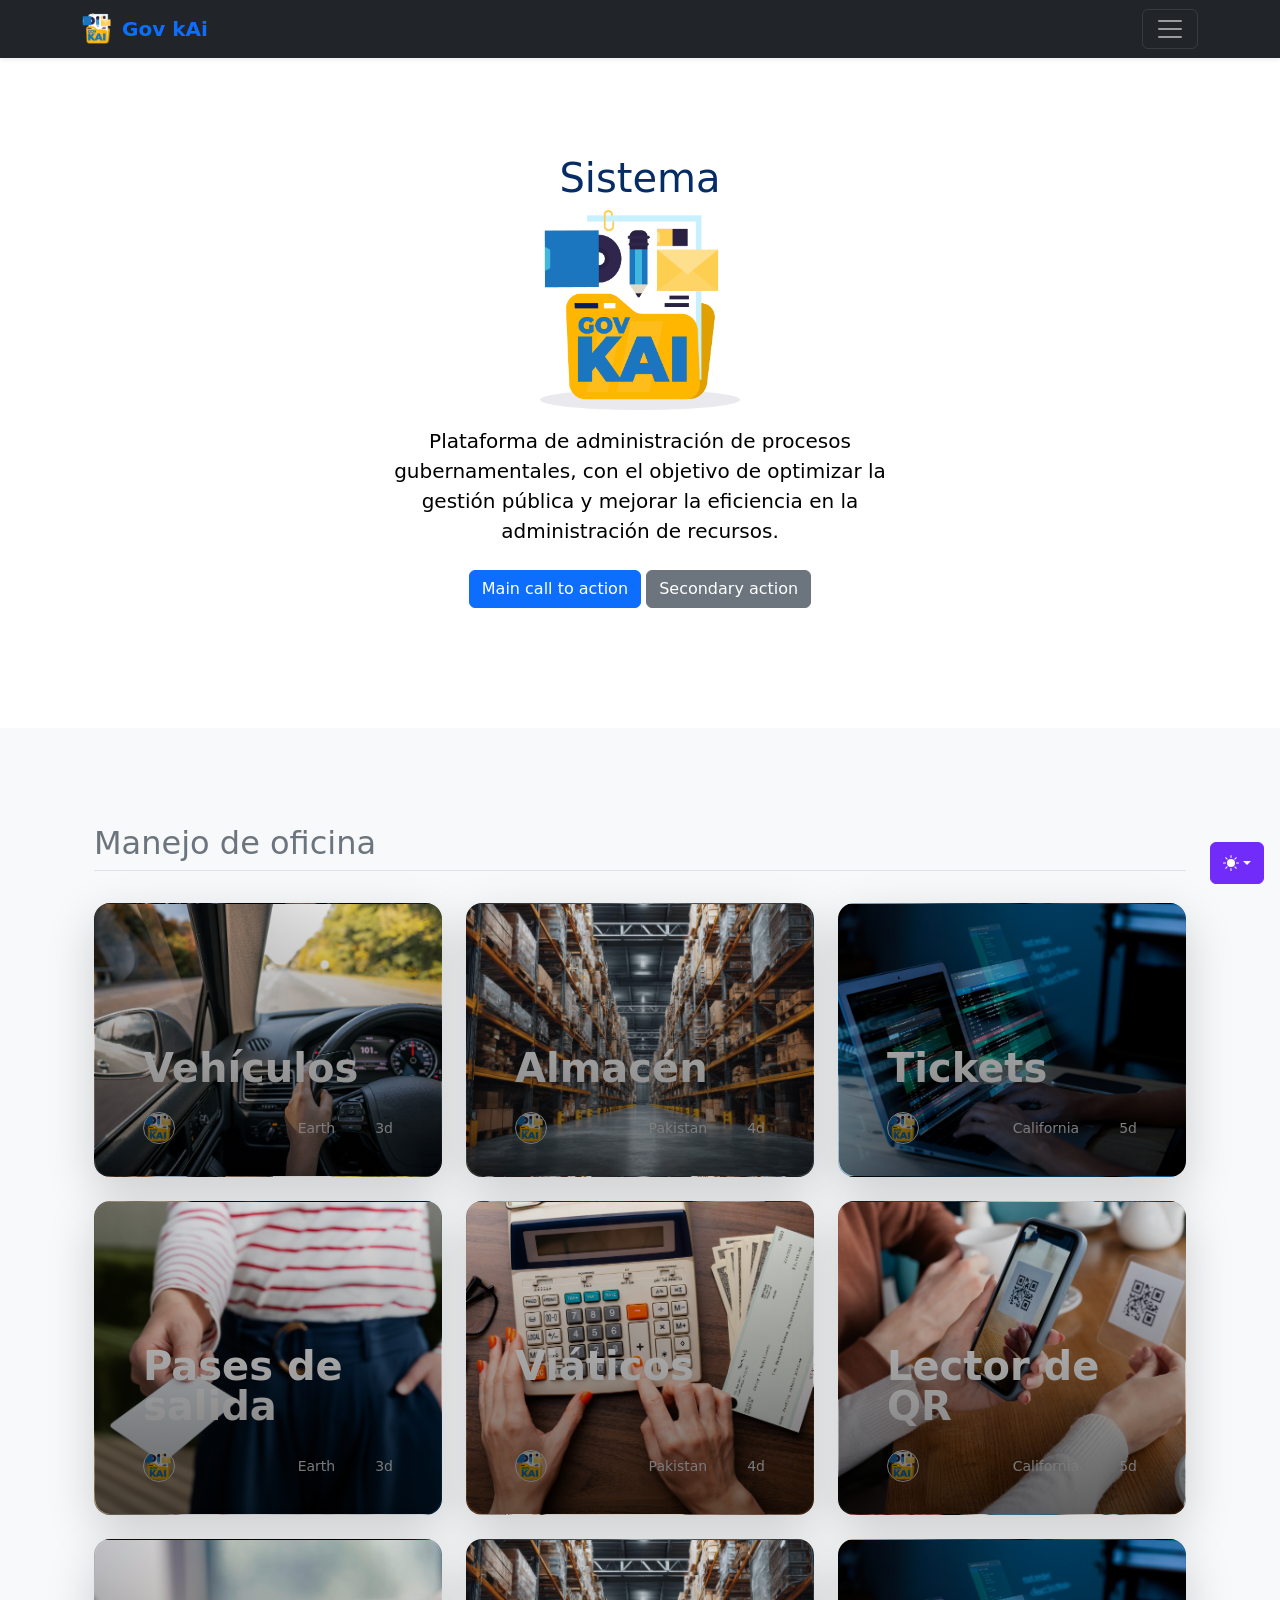
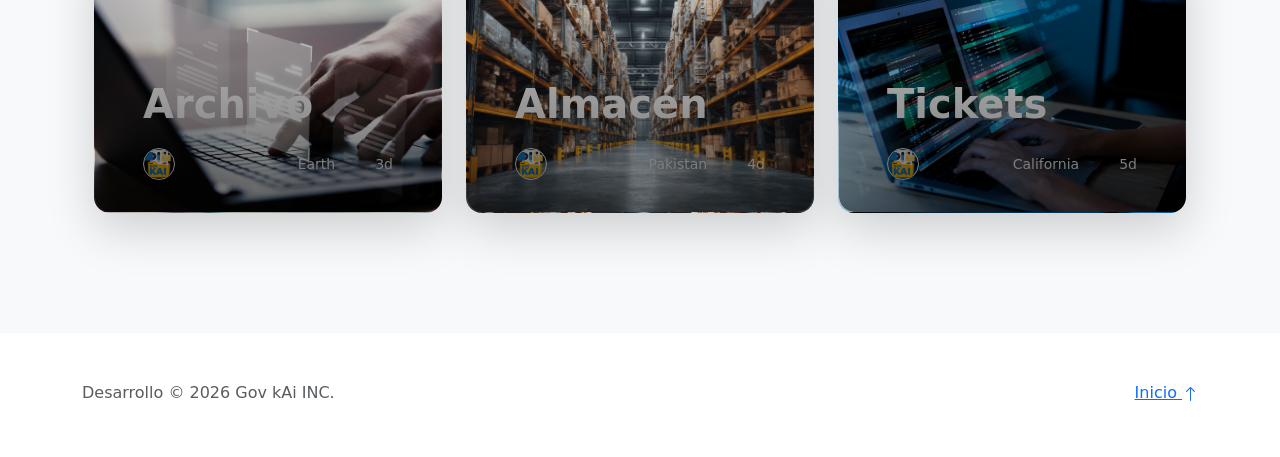
==== commit 950005ac: "efectos hover y logos" ====
--- a/index.html
+++ b/index.html
@@ -1,21 +1,24 @@
 <!doctype html>
 <html lang="en" data-bs-theme="auto">
   <head>
+    <link rel="icon" href="img/logo_gov.ico" type="image/x-icon">
     <meta charset="utf-8" />
     <meta name="viewport" content="width=device-width, initial-scale=1" />
     <meta name="description" content="" />
     <meta
       name="author"
-      content="Mark Otto, Jacob Thornton, and Bootstrap contributors"
+      content="kAi - Equipo de desarrollo de software"
     />
     <meta name="generator" content="Astro v5.13.2" />
-    <title>Album example · Bootstrap v5.3</title>
+    <title>Gov kAi</title>
     <link
       rel="canonical"
       href="https://getbootstrap.com/docs/5.3/examples/album/"
     />
     <script src="assets/js/color-modes.js"></script>
     <link href="assets/dist/css/bootstrap.min.css" rel="stylesheet" />
+    <link rel="stylesheet" href="css/style.css">
+    <link rel="stylesheet" href="https://cdn.jsdelivr.net/npm/bootstrap-icons@1.13.1/font/bootstrap-icons.min.css">
     <meta name="theme-color" content="#712cf9" />
     <style>
       .bd-placeholder-img {
@@ -236,11 +239,11 @@
       <section class="py-5 text-center container" style="background-image: url(); background-size: cover; background-position: center;">
         <div class="row py-lg-5">
           <div class="col-lg-6 col-md-8 mx-auto">
-            <h1 class="fw-bold text-primary-emphasis">Sistema</h1>
+            <h1 class="h1 text-primary-emphasis">Sistema</h1>
             <p class="lead text-body-secondary">
               <img src="img/logo_gov.png" alt="Gov kAi" width="200" height="200">
             </p>
-            <p class="lead text-body-secondary">
+            <p class="lead text-body-emphasis">
               Plataforma de administración de procesos gubernamentales, con el objetivo de optimizar la gestión pública y mejorar la eficiencia en la administración de recursos.
             </p>
             <p>
@@ -270,7 +273,7 @@
                 <ul class="d-flex list-unstyled mt-auto">
                   <li class="me-auto">
                     <img
-                      src="https://github.com/twbs.png"
+                      src="img/logo_gov.png"
                       alt="Bootstrap"
                       width="32"
                       height="32"
@@ -319,7 +322,7 @@
                 <ul class="d-flex list-unstyled mt-auto">
                   <li class="me-auto">
                     <img
-                      src="https://github.com/twbs.png"
+                      src="img/logo_gov.png"
                       alt="Bootstrap"
                       width="32"
                       height="32"
@@ -366,7 +369,7 @@
                 <ul class="d-flex list-unstyled mt-auto">
                   <li class="me-auto">
                     <img
-                      src="https://github.com/twbs.png"
+                      src="img/logo_gov.png"
                       alt="Bootstrap"
                       width="32"
                       height="32"
@@ -415,7 +418,7 @@
                 <ul class="d-flex list-unstyled mt-auto">
                   <li class="me-auto">
                     <img
-                      src="https://github.com/twbs.png"
+                      src="img/logo_gov.png"
                       alt="Bootstrap"
                       width="32"
                       height="32"
@@ -464,7 +467,7 @@
                 <ul class="d-flex list-unstyled mt-auto">
                   <li class="me-auto">
                     <img
-                      src="https://github.com/twbs.png"
+                      src="img/logo_gov.png"
                       alt="Bootstrap"
                       width="32"
                       height="32"
@@ -511,7 +514,7 @@
                 <ul class="d-flex list-unstyled mt-auto">
                   <li class="me-auto">
                     <img
-                      src="https://github.com/twbs.png"
+                      src="img/logo_gov.png"
                       alt="Bootstrap"
                       width="32"
                       height="32"
@@ -560,7 +563,7 @@
                 <ul class="d-flex list-unstyled mt-auto">
                   <li class="me-auto">
                     <img
-                      src="https://github.com/twbs.png"
+                      src="img/logo_gov.png"
                       alt="Bootstrap"
                       width="32"
                       height="32"
@@ -609,7 +612,7 @@
                 <ul class="d-flex list-unstyled mt-auto">
                   <li class="me-auto">
                     <img
-                      src="https://github.com/twbs.png"
+                      src="img/logo_gov.png"
                       alt="Bootstrap"
                       width="32"
                       height="32"
@@ -656,7 +659,7 @@
                 <ul class="d-flex list-unstyled mt-auto">
                   <li class="me-auto">
                     <img
-                      src="https://github.com/twbs.png"
+                      src="img/logo_gov.png"
                       alt="Bootstrap"
                       width="32"
                       height="32"
@@ -695,428 +698,15 @@
       </div>
       <!-- fin cards -->
        
-        <!-- <div class="container">
-          <div class="row row-cols-1 row-cols-sm-2 row-cols-md-3 g-3">
-            <div class="col">
-              <div class="card shadow-sm">
-                <svg
-                  aria-label="Placeholder: Thumbnail"
-                  class="bd-placeholder-img card-img-top"
-                  height="225"
-                  preserveAspectRatio="xMidYMid slice"
-                  role="img"
-                  width="100%"
-                  xmlns="http://www.w3.org/2000/svg"
-                >
-                  <title>Placeholder</title>
-                  <rect width="100%" height="100%" fill="#55595c"></rect>
-                  <text x="50%" y="50%" fill="#eceeef" dy=".3em">
-                    Vehículos
-                  </text>
-                </svg>
-                <div class="card-body">
-                  <p class="card-text">
-                    This is a wider card with supporting text below as a natural
-                    lead-in to additional content. This content is a little bit
-                    longer.
-                  </p>
-                  <div
-                    class="d-flex justify-content-between align-items-center"
-                  >
-                    <div class="btn-group">
-                      <button
-                        type="button"
-                        class="btn btn-sm btn-outline-secondary"
-                      >
-                        View
-                      </button>
-                      <button
-                        type="button"
-                        class="btn btn-sm btn-outline-secondary"
-                      >
-                        Edit
-                      </button>
-                    </div>
-                    <small class="text-body-secondary">9 mins</small>
-                  </div>
-                </div>
-              </div>
-            </div>
-            <div class="col">
-              <div class="card shadow-sm">
-                <svg
-                  aria-label="Placeholder: Thumbnail"
-                  class="bd-placeholder-img card-img-top"
-                  height="225"
-                  preserveAspectRatio="xMidYMid slice"
-                  role="img"
-                  width="100%"
-                  xmlns="http://www.w3.org/2000/svg"
-                >
-                  <title>Placeholder</title>
-                  <rect width="100%" height="100%" fill="#55595c"></rect>
-                  <text x="50%" y="50%" fill="#eceeef" dy=".3em">
-                    Thumbnail
-                  </text>
-                </svg>
-                <div class="card-body">
-                  <p class="card-text">
-                    This is a wider card with supporting text below as a natural
-                    lead-in to additional content. This content is a little bit
-                    longer.
-                  </p>
-                  <div
-                    class="d-flex justify-content-between align-items-center"
-                  >
-                    <div class="btn-group">
-                      <button
-                        type="button"
-                        class="btn btn-sm btn-outline-secondary"
-                      >
-                        View
-                      </button>
-                      <button
-                        type="button"
-                        class="btn btn-sm btn-outline-secondary"
-                      >
-                        Edit
-                      </button>
-                    </div>
-                    <small class="text-body-secondary">9 mins</small>
-                  </div>
-                </div>
-              </div>
-            </div>
-            <div class="col">
-              <div class="card shadow-sm">
-                <svg
-                  aria-label="Placeholder: Thumbnail"
-                  class="bd-placeholder-img card-img-top"
-                  height="225"
-                  preserveAspectRatio="xMidYMid slice"
-                  role="img"
-                  width="100%"
-                  xmlns="http://www.w3.org/2000/svg"
-                >
-                  <title>Placeholder</title>
-                  <rect width="100%" height="100%" fill="#55595c"></rect>
-                  <text x="50%" y="50%" fill="#eceeef" dy=".3em">
-                    Thumbnail
-                  </text>
-                </svg>
-                <div class="card-body">
-                  <p class="card-text">
-                    This is a wider card with supporting text below as a natural
-                    lead-in to additional content. This content is a little bit
-                    longer.
-                  </p>
-                  <div
-                    class="d-flex justify-content-between align-items-center"
-                  >
-                    <div class="btn-group">
-                      <button
-                        type="button"
-                        class="btn btn-sm btn-outline-secondary"
-                      >
-                        View
-                      </button>
-                      <button
-                        type="button"
-                        class="btn btn-sm btn-outline-secondary"
-                      >
-                        Edit
-                      </button>
-                    </div>
-                    <small class="text-body-secondary">9 mins</small>
-                  </div>
-                </div>
-              </div>
-            </div>
-            <div class="col">
-              <div class="card shadow-sm">
-                <svg
-                  aria-label="Placeholder: Thumbnail"
-                  class="bd-placeholder-img card-img-top"
-                  height="225"
-                  preserveAspectRatio="xMidYMid slice"
-                  role="img"
-                  width="100%"
-                  xmlns="http://www.w3.org/2000/svg"
-                >
-                  <title>Placeholder</title>
-                  <rect width="100%" height="100%" fill="#55595c"></rect>
-                  <text x="50%" y="50%" fill="#eceeef" dy=".3em">
-                    Thumbnail
-                  </text>
-                </svg>
-                <div class="card-body">
-                  <p class="card-text">
-                    This is a wider card with supporting text below as a natural
-                    lead-in to additional content. This content is a little bit
-                    longer.
-                  </p>
-                  <div
-                    class="d-flex justify-content-between align-items-center"
-                  >
-                    <div class="btn-group">
-                      <button
-                        type="button"
-                        class="btn btn-sm btn-outline-secondary"
-                      >
-                        View
-                      </button>
-                      <button
-                        type="button"
-                        class="btn btn-sm btn-outline-secondary"
-                      >
-                        Edit
-                      </button>
-                    </div>
-                    <small class="text-body-secondary">9 mins</small>
-                  </div>
-                </div>
-              </div>
-            </div>
-            <div class="col">
-              <div class="card shadow-sm">
-                <svg
-                  aria-label="Placeholder: Thumbnail"
-                  class="bd-placeholder-img card-img-top"
-                  height="225"
-                  preserveAspectRatio="xMidYMid slice"
-                  role="img"
-                  width="100%"
-                  xmlns="http://www.w3.org/2000/svg"
-                >
-                  <title>Placeholder</title>
-                  <rect width="100%" height="100%" fill="#55595c"></rect>
-                  <text x="50%" y="50%" fill="#eceeef" dy=".3em">
-                    Thumbnail
-                  </text>
-                </svg>
-                <div class="card-body">
-                  <p class="card-text">
-                    This is a wider card with supporting text below as a natural
-                    lead-in to additional content. This content is a little bit
-                    longer.
-                  </p>
-                  <div
-                    class="d-flex justify-content-between align-items-center"
-                  >
-                    <div class="btn-group">
-                      <button
-                        type="button"
-                        class="btn btn-sm btn-outline-secondary"
-                      >
-                        View
-                      </button>
-                      <button
-                        type="button"
-                        class="btn btn-sm btn-outline-secondary"
-                      >
-                        Edit
-                      </button>
-                    </div>
-                    <small class="text-body-secondary">9 mins</small>
-                  </div>
-                </div>
-              </div>
-            </div>
-            <div class="col">
-              <div class="card shadow-sm">
-                <svg
-                  aria-label="Placeholder: Thumbnail"
-                  class="bd-placeholder-img card-img-top"
-                  height="225"
-                  preserveAspectRatio="xMidYMid slice"
-                  role="img"
-                  width="100%"
-                  xmlns="http://www.w3.org/2000/svg"
-                >
-                  <title>Placeholder</title>
-                  <rect width="100%" height="100%" fill="#55595c"></rect>
-                  <text x="50%" y="50%" fill="#eceeef" dy=".3em">
-                    Thumbnail
-                  </text>
-                </svg>
-                <div class="card-body">
-                  <p class="card-text">
-                    This is a wider card with supporting text below as a natural
-                    lead-in to additional content. This content is a little bit
-                    longer.
-                  </p>
-                  <div
-                    class="d-flex justify-content-between align-items-center"
-                  >
-                    <div class="btn-group">
-                      <button
-                        type="button"
-                        class="btn btn-sm btn-outline-secondary"
-                      >
-                        View
-                      </button>
-                      <button
-                        type="button"
-                        class="btn btn-sm btn-outline-secondary"
-                      >
-                        Edit
-                      </button>
-                    </div>
-                    <small class="text-body-secondary">9 mins</small>
-                  </div>
-                </div>
-              </div>
-            </div>
-            <div class="col">
-              <div class="card shadow-sm">
-                <svg
-                  aria-label="Placeholder: Thumbnail"
-                  class="bd-placeholder-img card-img-top"
-                  height="225"
-                  preserveAspectRatio="xMidYMid slice"
-                  role="img"
-                  width="100%"
-                  xmlns="http://www.w3.org/2000/svg"
-                >
-                  <title>Placeholder</title>
-                  <rect width="100%" height="100%" fill="#55595c"></rect>
-                  <text x="50%" y="50%" fill="#eceeef" dy=".3em">
-                    Thumbnail
-                  </text>
-                </svg>
-                <div class="card-body">
-                  <p class="card-text">
-                    This is a wider card with supporting text below as a natural
-                    lead-in to additional content. This content is a little bit
-                    longer.
-                  </p>
-                  <div
-                    class="d-flex justify-content-between align-items-center"
-                  >
-                    <div class="btn-group">
-                      <button
-                        type="button"
-                        class="btn btn-sm btn-outline-secondary"
-                      >
-                        View
-                      </button>
-                      <button
-                        type="button"
-                        class="btn btn-sm btn-outline-secondary"
-                      >
-                        Edit
-                      </button>
-                    </div>
-                    <small class="text-body-secondary">9 mins</small>
-                  </div>
-                </div>
-              </div>
-            </div>
-            <div class="col">
-              <div class="card shadow-sm">
-                <svg
-                  aria-label="Placeholder: Thumbnail"
-                  class="bd-placeholder-img card-img-top"
-                  height="225"
-                  preserveAspectRatio="xMidYMid slice"
-                  role="img"
-                  width="100%"
-                  xmlns="http://www.w3.org/2000/svg"
-                >
-                  <title>Placeholder</title>
-                  <rect width="100%" height="100%" fill="#55595c"></rect>
-                  <text x="50%" y="50%" fill="#eceeef" dy=".3em">
-                    Thumbnail
-                  </text>
-                </svg>
-                <div class="card-body">
-                  <p class="card-text">
-                    This is a wider card with supporting text below as a natural
-                    lead-in to additional content. This content is a little bit
-                    longer.
-                  </p>
-                  <div
-                    class="d-flex justify-content-between align-items-center"
-                  >
-                    <div class="btn-group">
-                      <button
-                        type="button"
-                        class="btn btn-sm btn-outline-secondary"
-                      >
-                        View
-                      </button>
-                      <button
-                        type="button"
-                        class="btn btn-sm btn-outline-secondary"
-                      >
-                        Edit
-                      </button>
-                    </div>
-                    <small class="text-body-secondary">9 mins</small>
-                  </div>
-                </div>
-              </div>
-            </div>
-            <div class="col">
-              <div class="card shadow-sm">
-                <svg
-                  aria-label="Placeholder: Thumbnail"
-                  class="bd-placeholder-img card-img-top"
-                  height="225"
-                  preserveAspectRatio="xMidYMid slice"
-                  role="img"
-                  width="100%"
-                  xmlns="http://www.w3.org/2000/svg"
-                >
-                  <title>Placeholder</title>
-                  <rect width="100%" height="100%" fill="#55595c"></rect>
-                  <text x="50%" y="50%" fill="#eceeef" dy=".3em">
-                    Thumbnail
-                  </text>
-                </svg>
-                <div class="card-body">
-                  <p class="card-text">
-                    This is a wider card with supporting text below as a natural
-                    lead-in to additional content. This content is a little bit
-                    longer.
-                  </p>
-                  <div
-                    class="d-flex justify-content-between align-items-center"
-                  >
-                    <div class="btn-group">
-                      <button
-                        type="button"
-                        class="btn btn-sm btn-outline-secondary"
-                      >
-                        View
-                      </button>
-                      <button
-                        type="button"
-                        class="btn btn-sm btn-outline-secondary"
-                      >
-                        Edit
-                      </button>
-                    </div>
-                    <small class="text-body-secondary">9 mins</small>
-                  </div>
-                </div>
-              </div>
-            </div>
-          </div>
-        </div> -->
       </div>
     </main>
     <footer class="text-body-secondary py-5">
       <div class="container">
-        <p class="float-end mb-1"><a href="#">Back to top</a></p>
+        <p class="float-end mb-1"><a href="#">Inicio <i class="bi bi-arrow-up"></i></a></p>
         <p class="mb-1">
-          Album example is &copy; Bootstrap, but please download and customize
-          it for yourself!
+          Desarrollo &copy; 2026 Gov kAi INC.
         </p>
-        <p class="mb-0">
-          New to Bootstrap? <a href="/">Visit the homepage</a> or read our
-          <a href="../getting-started/introduction">getting started guide</a>.
-        </p>
+        
       </div>
     </footer>
     <script
--- a/css/style.css
+++ b/css/style.css
@@ -0,0 +1,76 @@
+/* Zoom sutil y overlay oscuro */
+.card-cover {
+  transition: transform 0.4s cubic-bezier(0.2, 0.9, 0.4, 1.1), box-shadow 0.3s ease;
+  transform-origin: center;
+}
+
+.card-cover:hover {
+  transform: scale(1.03);
+  box-shadow: 0 20px 35px -12px rgba(0,0,0,0.5);
+}
+
+/* Overlay oscuro en hover para mejor contraste de texto */
+.card-cover::before {
+  content: '';
+  position: absolute;
+  top: 0;
+  left: 0;
+  right: 0;
+  bottom: 0;
+  background: linear-gradient(to bottom, rgba(0,0,0,0.1), rgba(0,0,0,0.6));
+  transition: background 0.3s ease;
+  border-radius: 1rem;
+  pointer-events: none;
+}
+
+.card-cover:hover::before {
+  background: linear-gradient(to bottom, rgba(0,0,0,0.3), rgba(0,0,0,0.8));
+}
+
+/* Texto con leve desplazamiento */
+.card-cover .d-flex.flex-column {
+  transition: transform 0.3s ease;
+}
+
+.card-cover:hover .d-flex.flex-column {
+  transform: translateY(-5px);
+}
+
+/* Tablets */
+@media (max-width: 768px) {
+  .card-cover:hover {
+    transform: scale(1.01); /* Menos zoom en móviles */
+  }
+  
+  .card-cover .p-5 {
+    padding: 2rem !important;
+  }
+  
+  .card-cover h3 {
+    font-size: calc(1.3rem + 1vw);
+  }
+  
+  /* Desactivar efectos pesados en táctil */
+  @media (hover: hover) {
+    .card-cover:hover {
+      transform: translateY(-6px);
+    }
+  }
+}
+
+/* Móviles pequeños */
+@media (max-width: 576px) {
+  .card-cover {
+    transition: none; /* Mejor rendimiento en móviles */
+  }
+  
+  /* Hover más sutil en táctil */
+  .card-cover:active {
+    transform: scale(0.98);
+    transition: transform 0.1s;
+  }
+  
+  .card-cover .d-flex.flex-column {
+    padding: 1.5rem !important;
+  }
+}
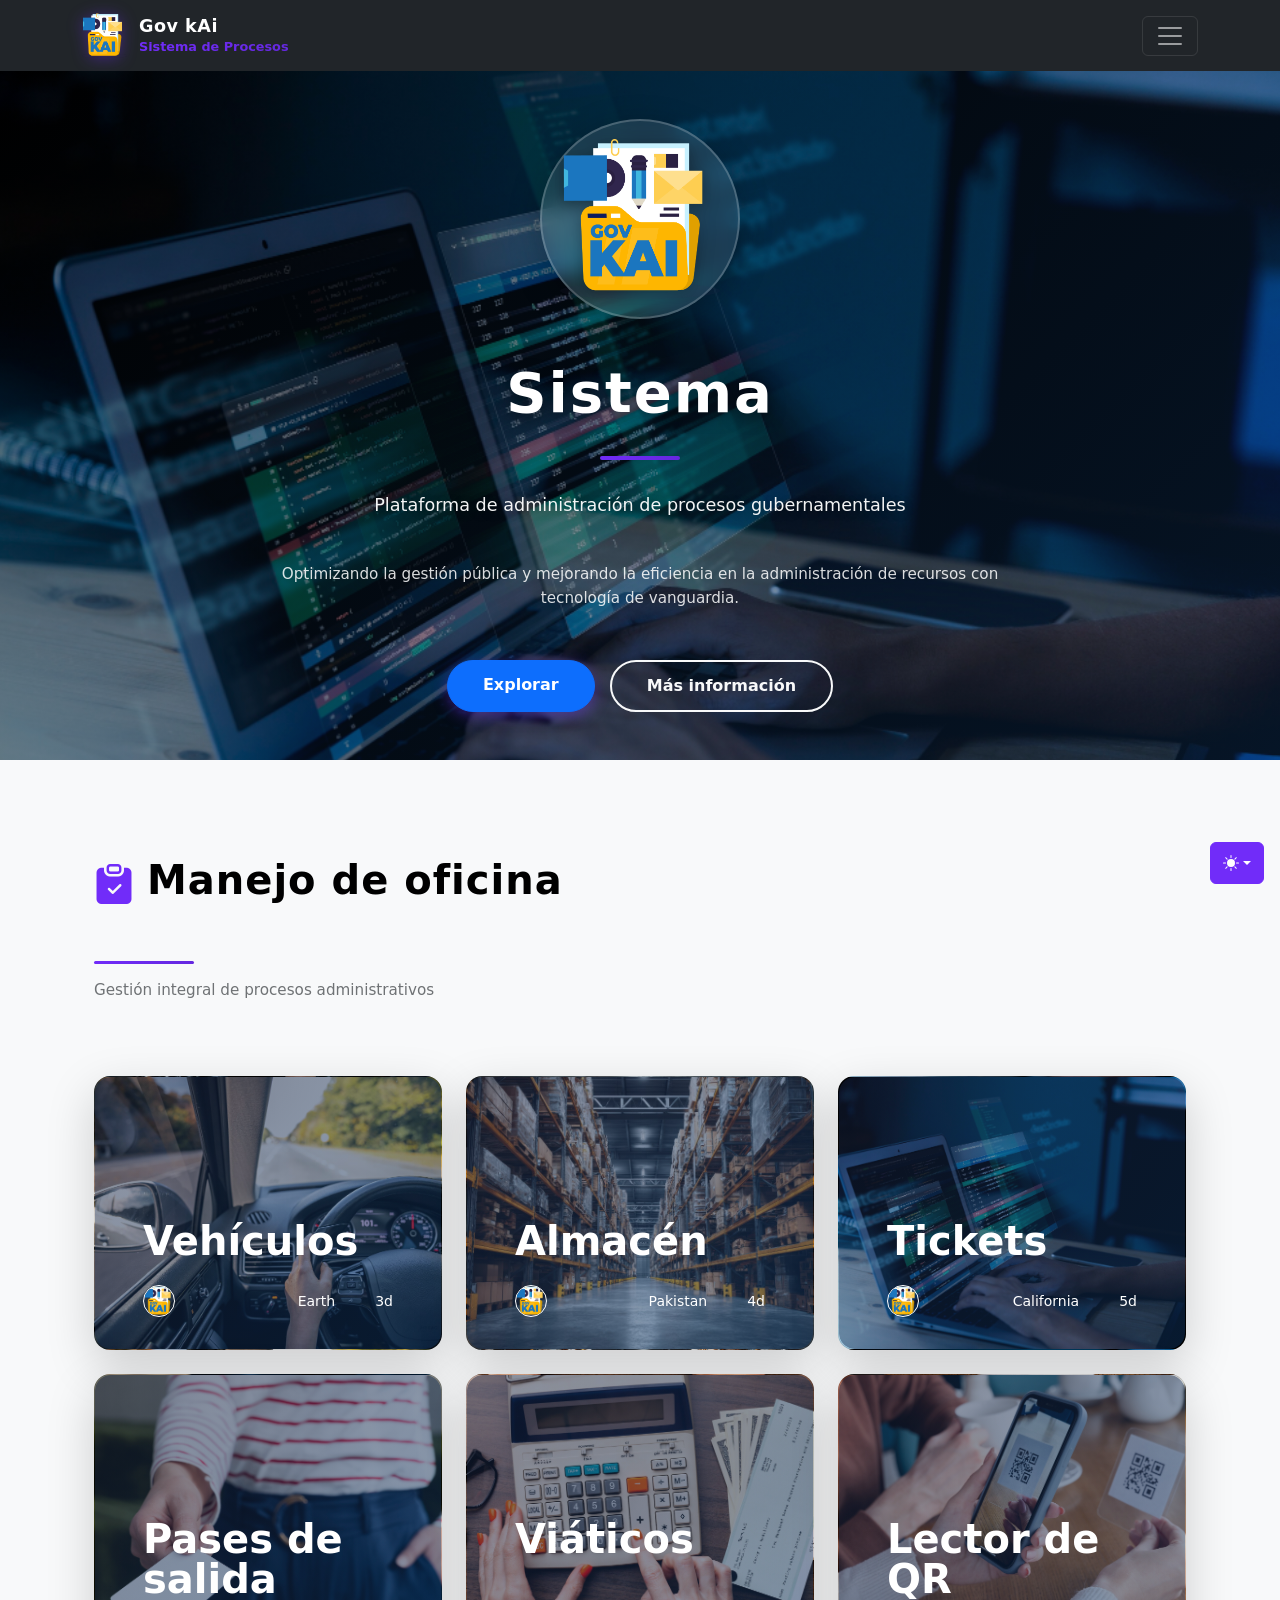
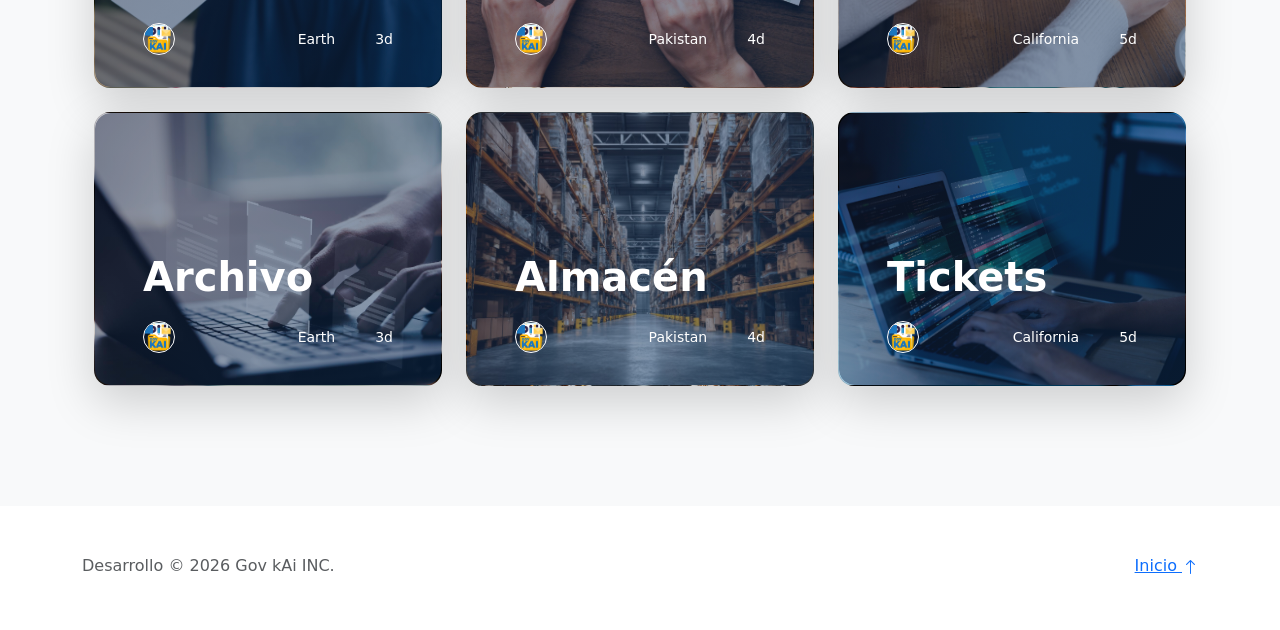
==== commit 651ebbcf: "front terminado" ====
--- a/index.html
+++ b/index.html
@@ -196,30 +196,30 @@
         <div class="container">
           <div class="row">
             <div class="col-sm-8 col-md-7 py-4">
-              <h4>About</h4>
+              <h4>Acerca de</h4>
               <p class="text-body-secondary">
-                Add some information about the album below, the author, or any
-                other background context. Make it a few sentences long so folks
-                can pick up some informative tidbits. Then, link them off to
-                some social networking sites or contact information.
+                Plataforma integral de administración de procesos gubernamentales diseñada para optimizar la gestión pública y mejorar la eficiencia en la administración de recursos con tecnología moderna.
               </p>
             </div>
             <div class="col-sm-4 offset-md-1 py-4">
-              <h4>Contact</h4>
+              <h4>Contacto</h4>
               <ul class="list-unstyled">
-                <li><a href="#" class="text-white">Follow on X</a></li>
-                <li><a href="#" class="text-white">Like on Facebook</a></li>
-                <li><a href="#" class="text-white">Email me</a></li>
+                <li><a href="#" class="text-white">Síguenos en X</a></li>
+                <li><a href="#" class="text-white">Comunidad en Facebook</a></li>
+                <li><a href="#" class="text-white">Escríbenos</a></li>
               </ul>
             </div>
           </div>
         </div>
       </div>
-      <div class="navbar navbar-dark bg-dark shadow-sm">
+      <div class="navbar navbar-dark bg-dark" style="box-shadow: 0 2px 20px rgba(113, 44, 249, 0.15); position: relative;">
         <div class="container">
-          <a href="#" class="navbar-brand d-flex align-items-center">
-            <img src="img/logo_gov.png" alt="Gov kAi" width="32" height="32" class="me-2">
-            <strong class="text-primary">Gov kAi</strong>
+          <a href="#" class="navbar-brand d-flex align-items-center gap-2">
+            <img src="img/logo_gov.png" alt="Gov kAi" width="45" height="45" class="me-1" style="filter: drop-shadow(0 2px 8px rgba(113, 44, 249, 0.4)); transition: transform 0.3s ease;">
+            <div style="line-height: 1.2;">
+              <strong class="text-white d-block" style="font-size: 1.1rem; font-weight: 700; letter-spacing: 0.5px;">Gov kAi</strong>
+              <small style="font-size: 0.8rem; background: linear-gradient(90deg, #712cf9, #6528e0); -webkit-background-clip: text; -webkit-text-fill-color: transparent; background-clip: text; font-weight: 600; display: block; margin-top: 2px;">Sistema de Procesos</small>
+            </div>
           </a>
           <button
             class="navbar-toggler"
@@ -236,73 +236,160 @@
       </div>
     </header>
     <main>
-      <section class="py-5 text-center container" style="background-image: url(); background-size: cover; background-position: center;">
-        <div class="row py-lg-5">
-          <div class="col-lg-6 col-md-8 mx-auto">
-            <h1 class="h1 text-primary-emphasis">Sistema</h1>
-            <p class="lead text-body-secondary">
-              <img src="img/logo_gov.png" alt="Gov kAi" width="200" height="200">
+      <section class="py-5 text-center" style="background-image: url(img/tickets.jpg); background-size: cover; background-position: center; background-attachment: fixed; min-height: 600px; display: flex; align-items: center; justify-content: center; position: relative; width: 100%; overflow: hidden;">
+        <div style="position: absolute; inset: 0; background: linear-gradient(135deg, rgba(0, 0, 0, 0.6), rgba(15, 52, 96, 0.4)); z-index: 1;"></div>
+        <div class="container" style="position: relative; z-index: 2; max-width: 800px;">
+          <div style="animation: slideUp 0.8s ease-out;">
+            <!-- Logo con efecto -->
+            <div style="margin-bottom: 40px; display: flex; justify-content: center;">
+              <div style="position: relative; width: 200px; height: 200px; border-radius: 50%; background: rgba(255, 255, 255, 0.1); backdrop-filter: blur(10px); display: flex; align-items: center; justify-content: center; box-shadow: 0 8px 32px rgba(0, 0, 0, 0.3); border: 2px solid rgba(255, 255, 255, 0.2); transition: transform 0.3s ease;">
+                <img src="img/logo_gov.png" alt="Gov kAi" width="160" height="160" style="filter: drop-shadow(0 4px 8px rgba(0, 0, 0, 0.3));">
+              </div>
+            </div>
+            
+            <!-- Título -->
+            <h1 class="h1 text-white" style="font-size: 3.5rem; font-weight: 700; margin-bottom: 20px; text-shadow: 0 4px 15px rgba(0, 0, 0, 0.5); letter-spacing: 2px;">Sistema</h1>
+            
+            <!-- Línea decorativa -->
+            <div style="width: 80px; height: 4px; background: linear-gradient(90deg, #712cf9, #6528e0); margin: 30px auto; border-radius: 2px;"></div>
+            
+            <!-- Descripción -->
+            <p class="lead" style="color: rgba(255, 255, 255, 0.95); font-size: 1.1rem; margin-bottom: 40px; line-height: 1.8; text-shadow: 0 2px 8px rgba(0, 0, 0, 0.4);">
+              Plataforma de administración de procesos gubernamentales
             </p>
-            <p class="lead text-body-emphasis">
-              Plataforma de administración de procesos gubernamentales, con el objetivo de optimizar la gestión pública y mejorar la eficiencia en la administración de recursos.
+            <p style="color: rgba(255, 255, 255, 0.85); font-size: 0.95rem; margin-bottom: 50px; line-height: 1.6;">
+              Optimizando la gestión pública y mejorando la eficiencia en la administración de recursos con tecnología de vanguardia.
             </p>
-            <p>
-              <a href="#" class="btn btn-primary my-2">Main call to action</a>
-              <a href="#" class="btn btn-secondary my-2">Secondary action</a>
-            </p>
+            
+            <!-- Botones en fila -->
+            <div style="display: flex; gap: 15px; justify-content: center; flex-wrap: wrap;">
+              <a href="#" class="btn btn-primary" style="padding: 12px 35px; font-weight: 600; border-radius: 50px; box-shadow: 0 4px 15px rgba(113, 44, 249, 0.4); transition: all 0.3s ease; font-size: 1rem;">Explorar</a>
+              <a href="#" class="btn btn-outline-light" style="padding: 12px 35px; font-weight: 600; border-radius: 50px; border-width: 2px; transition: all 0.3s ease; font-size: 1rem;">Más información</a>
+            </div>
           </div>
         </div>
+        
+        <!-- Animación CSS -->
+        <style>
+          @keyframes slideUp {
+            from {
+              opacity: 0;
+              transform: translateY(30px);
+            }
+            to {
+              opacity: 1;
+              transform: translateY(0);
+            }
+          }
+        </style>
       </section>
       <div class="album py-5 bg-body-tertiary">
        
        <!-- inicia cards -->
         <div class="container px-4 py-5" id="custom-cards">
-        <h2 class="pb-2 border-bottom text-secondary">Manejo de oficina</h2>
+        <div style="margin-bottom: 50px;">
+          <h2 class="pb-4 text-body-emphasis" style="font-size: 2.5rem; font-weight: 700; letter-spacing: 1px; position: relative; display: inline-block;">
+            <i class="bi bi-clipboard-check-fill" style="color: #712cf9; margin-right: 12px;"></i>Manejo de oficina
+          </h2>
+          <div style="width: 100px; height: 3px; background: linear-gradient(90deg, #712cf9, #6528e0); margin-top: 20px; border-radius: 2px;"></div>
+          <p class="text-body-secondary" style="margin-top: 15px; font-size: 0.95rem; opacity: 0.85;">Gestión integral de procesos administrativos</p>
+        </div>
         <div class="row row-cols-1 row-cols-lg-3 align-items-stretch g-4 py-4">
+          <div class="col">
+              <div
+                class="card card-cover h-100 overflow-hidden text-bg-dark rounded-4 shadow-lg"
+                style="background-image: url(img/vehiculo.jpg); background-size: cover; background-position: center;"
+                tabindex="0"
+              >
+              <div
+                class="d-flex flex-column h-100 p-5 pb-3 text-white text-shadow-1"
+              >
+                <h3 class="pt-5 mt-5 mb-4 display-6 lh-1 fw-bold">
+                  Vehículos
+                </h3>
+                <ul class="d-flex list-unstyled mt-auto">
+                  <li class="me-auto">
+                    <img
+                      src="img/logo_gov.png"
+                      alt="Bootstrap"
+                      width="32"
+                      height="32"
+                      class="rounded-circle border border-white"
+                    />
+                  </li>
+                  <li class="d-flex align-items-center me-3">
+                    <svg
+                      class="bi me-2"
+                      width="1em"
+                      height="1em"
+                      role="img"
+                      aria-label="Location"
+                    >
+                      <use xlink:href="#geo-fill"></use>
+                    </svg>
+                    <small>Earth</small>
+                  </li>
+                  <li class="d-flex align-items-center">
+                    <svg
+                      class="bi me-2"
+                      width="1em"
+                      height="1em"
+                      role="img"
+                      aria-label="Duration"
+                    >
+                      <use xlink:href="#calendar3"></use>
+                    </svg>
+                    <small>3d</small>
+                  </li>
+                </ul>
+              </div>
+            </div>
+          </div>
           <div class="col">
             <div
               class="card card-cover h-100 overflow-hidden text-bg-dark rounded-4 shadow-lg"
-              style="background-image: url(img/vehiculo.jpg); background-size: cover; background-position: center;"
+              style="background-image: url(img/almacen.jpg); background-size: cover; background-position: center;"
+              tabindex="0"
             >
               <div
                 class="d-flex flex-column h-100 p-5 pb-3 text-white text-shadow-1"
               >
                 <h3 class="pt-5 mt-5 mb-4 display-6 lh-1 fw-bold">
-                  Vehículos
-                </h3>
-                <ul class="d-flex list-unstyled mt-auto">
-                  <li class="me-auto">
-                    <img
-                      src="img/logo_gov.png"
-                      alt="Bootstrap"
-                      width="32"
-                      height="32"
-                      class="rounded-circle border border-white"
-                    />
-                  </li>
-                  <li class="d-flex align-items-center me-3">
-                    <svg
-                      class="bi me-2"
-                      width="1em"
-                      height="1em"
-                      role="img"
-                      aria-label="Location"
-                    >
-                      <use xlink:href="#geo-fill"></use>
-                    </svg>
-                    <small>Earth</small>
-                  </li>
-                  <li class="d-flex align-items-center">
-                    <svg
-                      class="bi me-2"
-                      width="1em"
-                      height="1em"
-                      role="img"
-                      aria-label="Duration"
-                    >
-                      <use xlink:href="#calendar3"></use>
-                    </svg>
-                    <small>3d</small>
+                  Almacén
+                </h3>
+                <ul class="d-flex list-unstyled mt-auto">
+                  <li class="me-auto">
+                    <img
+                      src="img/logo_gov.png"
+                      alt="Bootstrap"
+                      width="32"
+                      height="32"
+                      class="rounded-circle border border-white"
+                    />
+                  </li>
+                  <li class="d-flex align-items-center me-3">
+                    <svg
+                      class="bi me-2"
+                      width="1em"
+                      height="1em"
+                      role="img"
+                      aria-label="Location"
+                    >
+                      <use xlink:href="#geo-fill"></use>
+                    </svg>
+                    <small>Pakistan</small>
+                  </li>
+                  <li class="d-flex align-items-center">
+                    <svg
+                      class="bi me-2"
+                      width="1em"
+                      height="1em"
+                      role="img"
+                      aria-label="Duration"
+                    >
+                      <use xlink:href="#calendar3"></use>
+                    </svg>
+                    <small>4d</small>
                   </li>
                 </ul>
               </div>
@@ -311,47 +398,96 @@
           <div class="col">
             <div
               class="card card-cover h-100 overflow-hidden text-bg-dark rounded-4 shadow-lg"
-              style="background-image: url(img/almacen.jpg); background-size: cover; background-position: center;"
+              style="background-image: url(img/tickets.jpg); background-size: cover; background-position: center;"
+              tabindex="0"
+            >
+              <div class="d-flex flex-column h-100 p-5 pb-3 text-shadow-1">
+                <h3 class="pt-5 mt-5 mb-4 display-6 lh-1 fw-bold">
+                  Tickets
+                </h3>
+                <ul class="d-flex list-unstyled mt-auto">
+                  <li class="me-auto">
+                    <img
+                      src="img/logo_gov.png"
+                      alt="Bootstrap"
+                      width="32"
+                      height="32"
+                      class="rounded-circle border border-white"
+                    />
+                  </li>
+                  <li class="d-flex align-items-center me-3">
+                    <svg
+                      class="bi me-2"
+                      width="1em"
+                      height="1em"
+                      role="img"
+                      aria-label="Location"
+                    >
+                      <use xlink:href="#geo-fill"></use>
+                    </svg>
+                    <small>California</small>
+                  </li>
+                  <li class="d-flex align-items-center">
+                    <svg
+                      class="bi me-2"
+                      width="1em"
+                      height="1em"
+                      role="img"
+                      aria-label="Duration"
+                    >
+                      <use xlink:href="#calendar3"></use>
+                    </svg>
+                    <small>5d</small>
+                  </li>
+                </ul>
+              </div>
+            </div>
+          </div>
+          <div class="col">
+            <div
+              class="card card-cover h-100 overflow-hidden text-bg-dark rounded-4 shadow-lg"
+              style="background-image: url(img/pase_salida.jpg); background-size: cover; background-position: center;"
+              tabindex="0"
             >
               <div
                 class="d-flex flex-column h-100 p-5 pb-3 text-white text-shadow-1"
               >
                 <h3 class="pt-5 mt-5 mb-4 display-6 lh-1 fw-bold">
-                  Almacén
-                </h3>
-                <ul class="d-flex list-unstyled mt-auto">
-                  <li class="me-auto">
-                    <img
-                      src="img/logo_gov.png"
-                      alt="Bootstrap"
-                      width="32"
-                      height="32"
-                      class="rounded-circle border border-white"
-                    />
-                  </li>
-                  <li class="d-flex align-items-center me-3">
-                    <svg
-                      class="bi me-2"
-                      width="1em"
-                      height="1em"
-                      role="img"
-                      aria-label="Location"
-                    >
-                      <use xlink:href="#geo-fill"></use>
-                    </svg>
-                    <small>Pakistan</small>
-                  </li>
-                  <li class="d-flex align-items-center">
-                    <svg
-                      class="bi me-2"
-                      width="1em"
-                      height="1em"
-                      role="img"
-                      aria-label="Duration"
-                    >
-                      <use xlink:href="#calendar3"></use>
-                    </svg>
-                    <small>4d</small>
+                  Pases de salida
+                </h3>
+                <ul class="d-flex list-unstyled mt-auto">
+                  <li class="me-auto">
+                    <img
+                      src="img/logo_gov.png"
+                      alt="Bootstrap"
+                      width="32"
+                      height="32"
+                      class="rounded-circle border border-white"
+                    />
+                  </li>
+                  <li class="d-flex align-items-center me-3">
+                    <svg
+                      class="bi me-2"
+                      width="1em"
+                      height="1em"
+                      role="img"
+                      aria-label="Location"
+                    >
+                      <use xlink:href="#geo-fill"></use>
+                    </svg>
+                    <small>Earth</small>
+                  </li>
+                  <li class="d-flex align-items-center">
+                    <svg
+                      class="bi me-2"
+                      width="1em"
+                      height="1em"
+                      role="img"
+                      aria-label="Duration"
+                    >
+                      <use xlink:href="#calendar3"></use>
+                    </svg>
+                    <small>3d</small>
                   </li>
                 </ul>
               </div>
@@ -360,94 +496,49 @@
           <div class="col">
             <div
               class="card card-cover h-100 overflow-hidden text-bg-dark rounded-4 shadow-lg"
-              style="background-image: url(img/tickets.jpg); background-size: cover; background-position: center;"
-            >
-              <div class="d-flex flex-column h-100 p-5 pb-3 text-shadow-1">
-                <h3 class="pt-5 mt-5 mb-4 display-6 lh-1 fw-bold">
-                  Tickets
-                </h3>
-                <ul class="d-flex list-unstyled mt-auto">
-                  <li class="me-auto">
-                    <img
-                      src="img/logo_gov.png"
-                      alt="Bootstrap"
-                      width="32"
-                      height="32"
-                      class="rounded-circle border border-white"
-                    />
-                  </li>
-                  <li class="d-flex align-items-center me-3">
-                    <svg
-                      class="bi me-2"
-                      width="1em"
-                      height="1em"
-                      role="img"
-                      aria-label="Location"
-                    >
-                      <use xlink:href="#geo-fill"></use>
-                    </svg>
-                    <small>California</small>
-                  </li>
-                  <li class="d-flex align-items-center">
-                    <svg
-                      class="bi me-2"
-                      width="1em"
-                      height="1em"
-                      role="img"
-                      aria-label="Duration"
-                    >
-                      <use xlink:href="#calendar3"></use>
-                    </svg>
-                    <small>5d</small>
-                  </li>
-                </ul>
-              </div>
-            </div>
-          </div>
-          <div class="col">
-            <div
-              class="card card-cover h-100 overflow-hidden text-bg-dark rounded-4 shadow-lg"
-              style="background-image: url(img/pase_salida.jpg); background-size: cover; background-position: center;"
+              style="background-image: url(img/viaticos.jpg); background-size: cover; background-position: center;"
+              tabindex="0"
+
             >
               <div
                 class="d-flex flex-column h-100 p-5 pb-3 text-white text-shadow-1"
               >
                 <h3 class="pt-5 mt-5 mb-4 display-6 lh-1 fw-bold">
-                  Pases de salida
-                </h3>
-                <ul class="d-flex list-unstyled mt-auto">
-                  <li class="me-auto">
-                    <img
-                      src="img/logo_gov.png"
-                      alt="Bootstrap"
-                      width="32"
-                      height="32"
-                      class="rounded-circle border border-white"
-                    />
-                  </li>
-                  <li class="d-flex align-items-center me-3">
-                    <svg
-                      class="bi me-2"
-                      width="1em"
-                      height="1em"
-                      role="img"
-                      aria-label="Location"
-                    >
-                      <use xlink:href="#geo-fill"></use>
-                    </svg>
-                    <small>Earth</small>
-                  </li>
-                  <li class="d-flex align-items-center">
-                    <svg
-                      class="bi me-2"
-                      width="1em"
-                      height="1em"
-                      role="img"
-                      aria-label="Duration"
-                    >
-                      <use xlink:href="#calendar3"></use>
-                    </svg>
-                    <small>3d</small>
+                  Viáticos
+                </h3>
+                <ul class="d-flex list-unstyled mt-auto">
+                  <li class="me-auto">
+                    <img
+                      src="img/logo_gov.png"
+                      alt="Bootstrap"
+                      width="32"
+                      height="32"
+                      class="rounded-circle border border-white"
+                    />
+                  </li>
+                  <li class="d-flex align-items-center me-3">
+                    <svg
+                      class="bi me-2"
+                      width="1em"
+                      height="1em"
+                      role="img"
+                      aria-label="Location"
+                    >
+                      <use xlink:href="#geo-fill"></use>
+                    </svg>
+                    <small>Pakistan</small>
+                  </li>
+                  <li class="d-flex align-items-center">
+                    <svg
+                      class="bi me-2"
+                      width="1em"
+                      height="1em"
+                      role="img"
+                      aria-label="Duration"
+                    >
+                      <use xlink:href="#calendar3"></use>
+                    </svg>
+                    <small>4d</small>
                   </li>
                 </ul>
               </div>
@@ -456,47 +547,98 @@
           <div class="col">
             <div
               class="card card-cover h-100 overflow-hidden text-bg-dark rounded-4 shadow-lg"
-              style="background-image: url(img/viaticos.jpg); background-size: cover; background-position: center;"
+              style="background-image: url(img/qr.jpg); background-size: cover; background-position: center;"
+              tabindex="0"
+
+            >
+              <div class="d-flex flex-column h-100 p-5 pb-3 text-shadow-1">
+                <h3 class="pt-5 mt-5 mb-4 display-6 lh-1 fw-bold">
+                  Lector de QR
+                </h3>
+                <ul class="d-flex list-unstyled mt-auto">
+                  <li class="me-auto">
+                    <img
+                      src="img/logo_gov.png"
+                      alt="Bootstrap"
+                      width="32"
+                      height="32"
+                      class="rounded-circle border border-white"
+                    />
+                  </li>
+                  <li class="d-flex align-items-center me-3">
+                    <svg
+                      class="bi me-2"
+                      width="1em"
+                      height="1em"
+                      role="img"
+                      aria-label="Location"
+                    >
+                      <use xlink:href="#geo-fill"></use>
+                    </svg>
+                    <small>California</small>
+                  </li>
+                  <li class="d-flex align-items-center">
+                    <svg
+                      class="bi me-2"
+                      width="1em"
+                      height="1em"
+                      role="img"
+                      aria-label="Duration"
+                    >
+                      <use xlink:href="#calendar3"></use>
+                    </svg>
+                    <small>5d</small>
+                  </li>
+                </ul>
+              </div>
+            </div>
+          </div>
+          <div class="col">
+            <div
+              class="card card-cover h-100 overflow-hidden text-bg-dark rounded-4 shadow-lg"
+              style="background-image: url(img/archivo.jpg); background-size: cover; background-position: center;"
+              tabindex="0"
+
             >
               <div
                 class="d-flex flex-column h-100 p-5 pb-3 text-white text-shadow-1"
               >
                 <h3 class="pt-5 mt-5 mb-4 display-6 lh-1 fw-bold">
-                  Viáticos
-                </h3>
-                <ul class="d-flex list-unstyled mt-auto">
-                  <li class="me-auto">
-                    <img
-                      src="img/logo_gov.png"
-                      alt="Bootstrap"
-                      width="32"
-                      height="32"
-                      class="rounded-circle border border-white"
-                    />
-                  </li>
-                  <li class="d-flex align-items-center me-3">
-                    <svg
-                      class="bi me-2"
-                      width="1em"
-                      height="1em"
-                      role="img"
-                      aria-label="Location"
-                    >
-                      <use xlink:href="#geo-fill"></use>
-                    </svg>
-                    <small>Pakistan</small>
-                  </li>
-                  <li class="d-flex align-items-center">
-                    <svg
-                      class="bi me-2"
-                      width="1em"
-                      height="1em"
-                      role="img"
-                      aria-label="Duration"
-                    >
-                      <use xlink:href="#calendar3"></use>
-                    </svg>
-                    <small>4d</small>
+                  Archivo
+                </h3>
+                <ul class="d-flex list-unstyled mt-auto">
+                  <li class="me-auto">
+                    <img
+                      src="img/logo_gov.png"
+                      alt="Bootstrap"
+                      width="32"
+                      height="32"
+                      class="rounded-circle border border-white"
+                    />
+                  </li>
+                  <li class="d-flex align-items-center me-3">
+                    <svg
+                      class="bi me-2"
+                      width="1em"
+                      height="1em"
+                      role="img"
+                      aria-label="Location"
+                    >
+                      <use xlink:href="#geo-fill"></use>
+                    </svg>
+                    <small>Earth</small>
+                  </li>
+                  <li class="d-flex align-items-center">
+                    <svg
+                      class="bi me-2"
+                      width="1em"
+                      height="1em"
+                      role="img"
+                      aria-label="Duration"
+                    >
+                      <use xlink:href="#calendar3"></use>
+                    </svg>
+                    <small>3d</small>
                   </li>
                 </ul>
               </div>
@@ -505,108 +647,14 @@
           <div class="col">
             <div
               class="card card-cover h-100 overflow-hidden text-bg-dark rounded-4 shadow-lg"
-              style="background-image: url(img/qr.jpg); background-size: cover; background-position: center;"
-            >
-              <div class="d-flex flex-column h-100 p-5 pb-3 text-shadow-1">
-                <h3 class="pt-5 mt-5 mb-4 display-6 lh-1 fw-bold">
-                  Lector de QR
-                </h3>
-                <ul class="d-flex list-unstyled mt-auto">
-                  <li class="me-auto">
-                    <img
-                      src="img/logo_gov.png"
-                      alt="Bootstrap"
-                      width="32"
-                      height="32"
-                      class="rounded-circle border border-white"
-                    />
-                  </li>
-                  <li class="d-flex align-items-center me-3">
-                    <svg
-                      class="bi me-2"
-                      width="1em"
-                      height="1em"
-                      role="img"
-                      aria-label="Location"
-                    >
-                      <use xlink:href="#geo-fill"></use>
-                    </svg>
-                    <small>California</small>
-                  </li>
-                  <li class="d-flex align-items-center">
-                    <svg
-                      class="bi me-2"
-                      width="1em"
-                      height="1em"
-                      role="img"
-                      aria-label="Duration"
-                    >
-                      <use xlink:href="#calendar3"></use>
-                    </svg>
-                    <small>5d</small>
-                  </li>
-                </ul>
-              </div>
-            </div>
-          </div>
-          <div class="col">
-            <div
-              class="card card-cover h-100 overflow-hidden text-bg-dark rounded-4 shadow-lg"
-              style="background-image: url(img/archivo.jpg); background-size: cover; background-position: center;"
+              style="background-image: url(img/almacen.jpg); background-size: cover; background-position: center;"
+              tabindex="0"
+
             >
               <div
                 class="d-flex flex-column h-100 p-5 pb-3 text-white text-shadow-1"
               >
                 <h3 class="pt-5 mt-5 mb-4 display-6 lh-1 fw-bold">
-                  Archivo
-                </h3>
-                <ul class="d-flex list-unstyled mt-auto">
-                  <li class="me-auto">
-                    <img
-                      src="img/logo_gov.png"
-                      alt="Bootstrap"
-                      width="32"
-                      height="32"
-                      class="rounded-circle border border-white"
-                    />
-                  </li>
-                  <li class="d-flex align-items-center me-3">
-                    <svg
-                      class="bi me-2"
-                      width="1em"
-                      height="1em"
-                      role="img"
-                      aria-label="Location"
-                    >
-                      <use xlink:href="#geo-fill"></use>
-                    </svg>
-                    <small>Earth</small>
-                  </li>
-                  <li class="d-flex align-items-center">
-                    <svg
-                      class="bi me-2"
-                      width="1em"
-                      height="1em"
-                      role="img"
-                      aria-label="Duration"
-                    >
-                      <use xlink:href="#calendar3"></use>
-                    </svg>
-                    <small>3d</small>
-                  </li>
-                </ul>
-              </div>
-            </div>
-          </div>
-          <div class="col">
-            <div
-              class="card card-cover h-100 overflow-hidden text-bg-dark rounded-4 shadow-lg"
-              style="background-image: url(img/almacen.jpg); background-size: cover; background-position: center;"
-            >
-              <div
-                class="d-flex flex-column h-100 p-5 pb-3 text-white text-shadow-1"
-              >
-                <h3 class="pt-5 mt-5 mb-4 display-6 lh-1 fw-bold">
                   Almacén
                 </h3>
                 <ul class="d-flex list-unstyled mt-auto">
@@ -651,6 +699,7 @@
             <div
               class="card card-cover h-100 overflow-hidden text-bg-dark rounded-4 shadow-lg"
               style="background-image: url(img/tickets.jpg); background-size: cover; background-position: center;"
+              tabindex="0"
             >
               <div class="d-flex flex-column h-100 p-5 pb-3 text-shadow-1">
                 <h3 class="pt-5 mt-5 mb-4 display-6 lh-1 fw-bold">
--- a/css/style.css
+++ b/css/style.css
@@ -1,76 +1,40 @@
-/* Zoom sutil y overlay oscuro */
+/* Versión ultra simple y funcional */
 .card-cover {
-  transition: transform 0.4s cubic-bezier(0.2, 0.9, 0.4, 1.1), box-shadow 0.3s ease;
-  transform-origin: center;
+  background-image: var(--bg-image);
+  background-size: cover;
+  background-position: center;
+  background-color: #1a1a2e;
+  transition: all 0.4s ease;
+  position: relative;
 }
 
-.card-cover:hover {
-  transform: scale(1.03);
-  box-shadow: 0 20px 35px -12px rgba(0,0,0,0.5);
-}
-
-/* Overlay oscuro en hover para mejor contraste de texto */
 .card-cover::before {
   content: '';
   position: absolute;
-  top: 0;
-  left: 0;
-  right: 0;
-  bottom: 0;
-  background: linear-gradient(to bottom, rgba(0,0,0,0.1), rgba(0,0,0,0.6));
-  transition: background 0.3s ease;
+  inset: 0;
+  background: linear-gradient(135deg, #16213e, #0f3460);
   border-radius: 1rem;
-  pointer-events: none;
+  transition: opacity 0.4s ease;
+  z-index: 0;
+  opacity: 0.5;
 }
 
-.card-cover:hover::before {
-  background: linear-gradient(to bottom, rgba(0,0,0,0.3), rgba(0,0,0,0.8));
+.card-cover .d-flex.flex-column {
+  position: relative;
+  z-index: 2;
 }
 
-/* Texto con leve desplazamiento */
-.card-cover .d-flex.flex-column {
-  transition: transform 0.3s ease;
-}
-
-.card-cover:hover .d-flex.flex-column {
-  transform: translateY(-5px);
-}
-
-/* Tablets */
-@media (max-width: 768px) {
+/* Desktop hover */
+@media (hover: hover) {
   .card-cover:hover {
-    transform: scale(1.01); /* Menos zoom en móviles */
-  }
-  
-  .card-cover .p-5 {
-    padding: 2rem !important;
-  }
-  
-  .card-cover h3 {
-    font-size: calc(1.3rem + 1vw);
-  }
-  
-  /* Desactivar efectos pesados en táctil */
-  @media (hover: hover) {
-    .card-cover:hover {
-      transform: translateY(-6px);
-    }
+    transform: scale(1.03);
+    box-shadow: 0 20px 35px -12px rgba(0,0,0,0.5);
   }
 }
 
-/* Móviles pequeños */
-@media (max-width: 576px) {
-  .card-cover {
-    transition: none; /* Mejor rendimiento en móviles */
-  }
-  
-  /* Hover más sutil en táctil */
-  .card-cover:active {
-    transform: scale(0.98);
-    transition: transform 0.1s;
-  }
-  
-  .card-cover .d-flex.flex-column {
-    padding: 1.5rem !important;
-  }
+/* Móvil: al hacer clic (focus) */
+.card-cover:focus {
+  outline: none;
+  transform: scale(1.02);
+  box-shadow: 0 20px 35px -12px rgba(0,0,0,0.5);
 }
